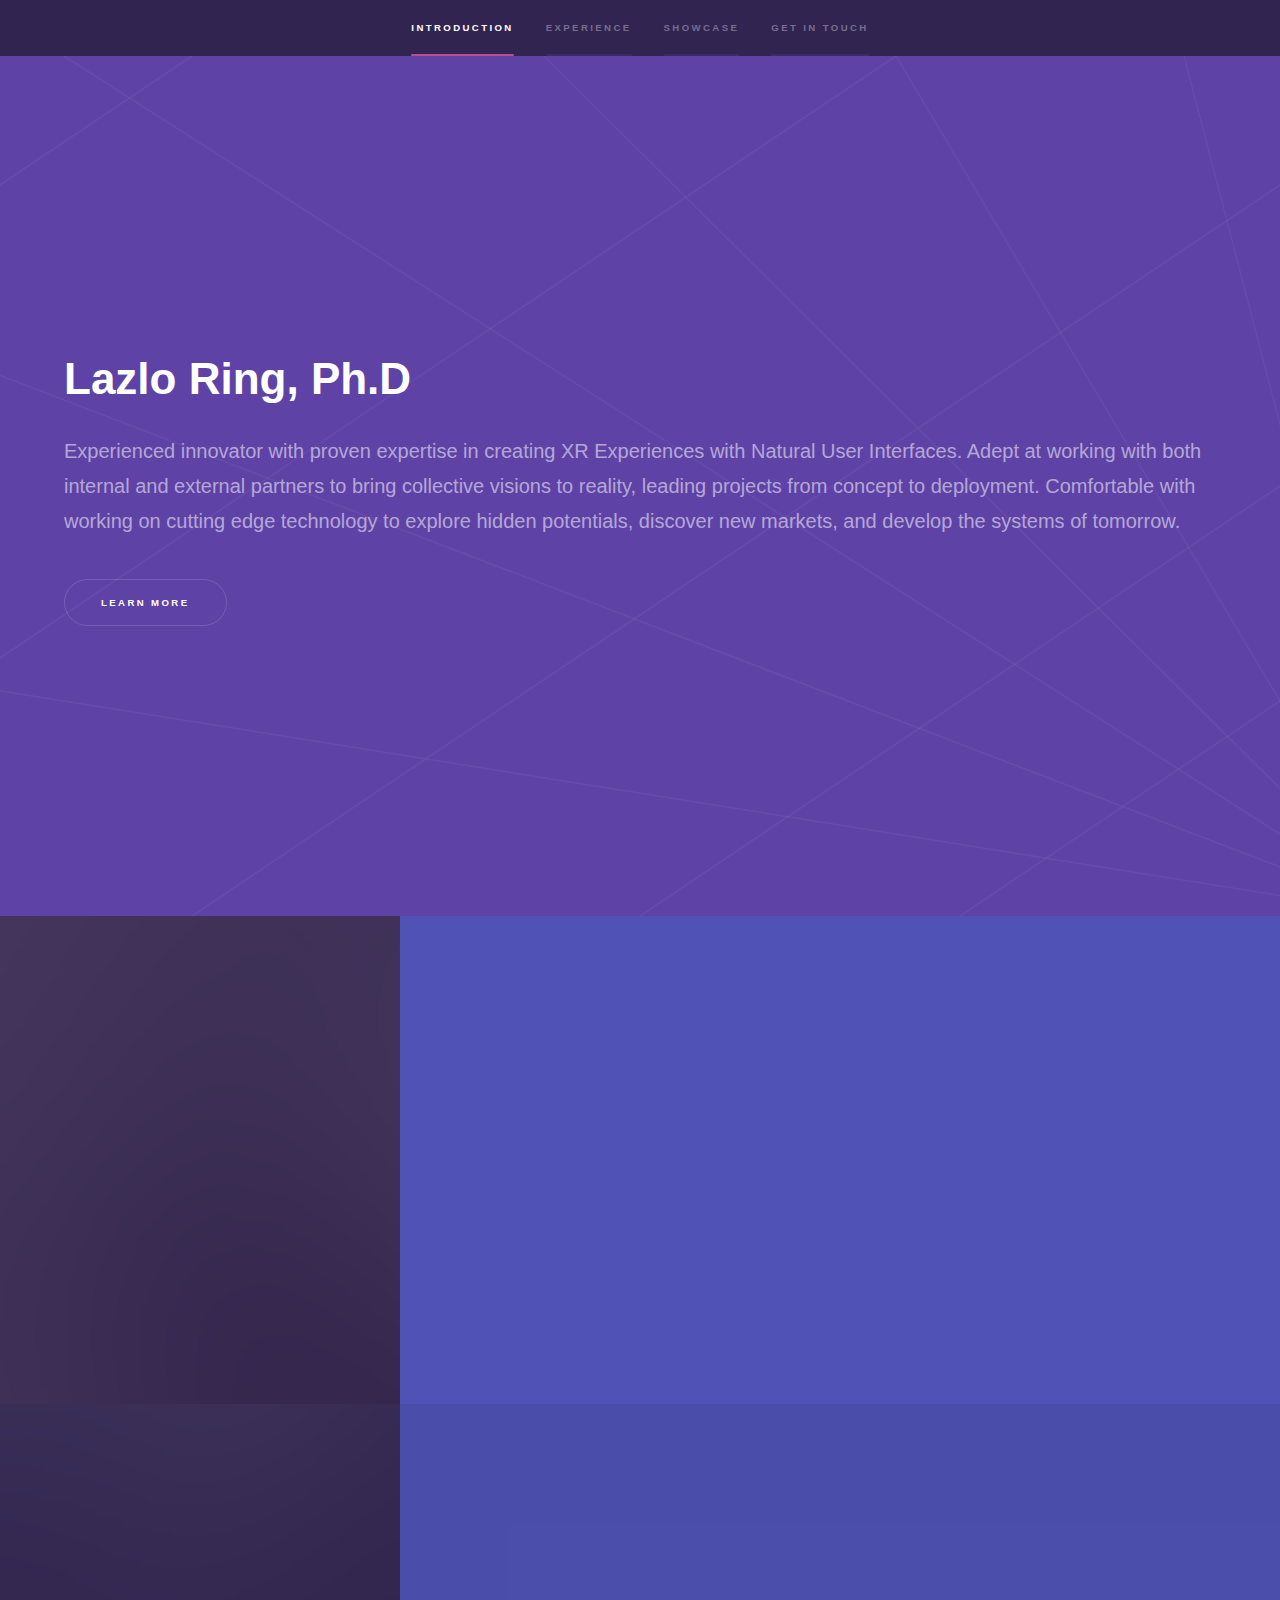
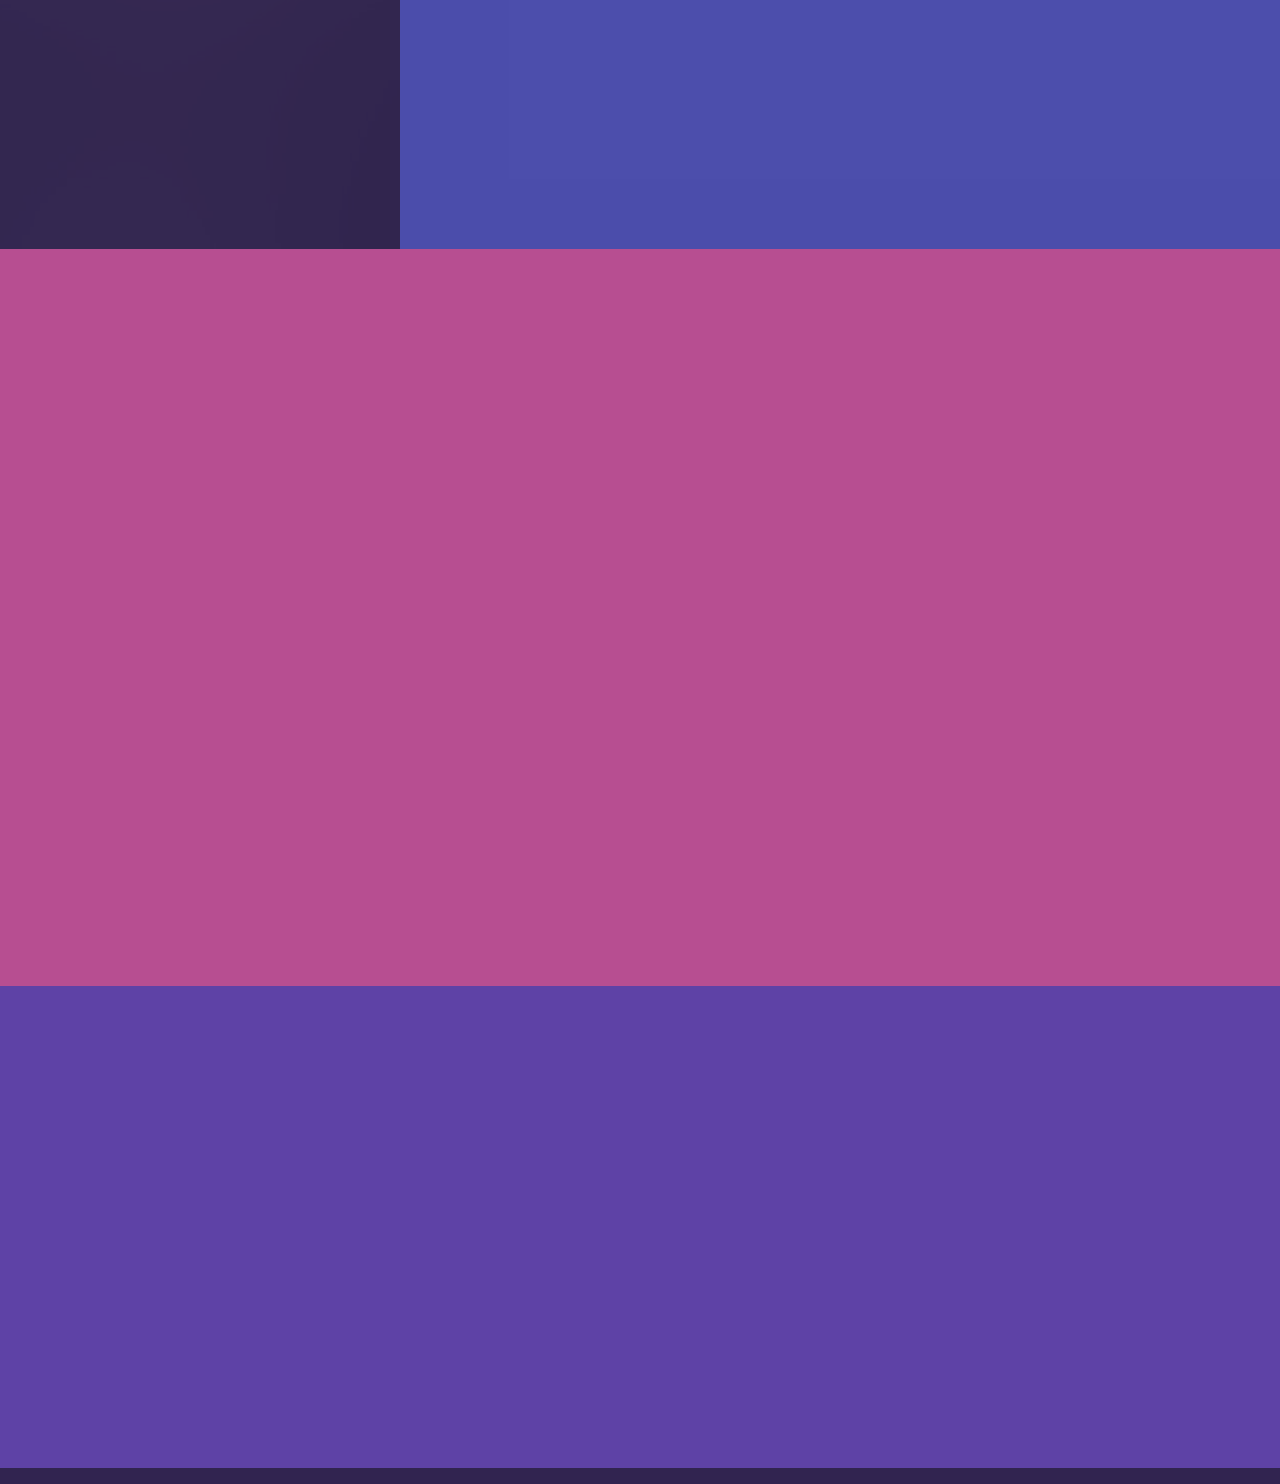
==== index.html @ 83a9dd8a "added phd page" ====
<!DOCTYPE HTML>
<!--
	Hyperspace by HTML5 UP
	html5up.net | @ajlkn
	Free for personal and commercial use under the CCA 3.0 license (html5up.net/license)
-->
<html>
	<head>
		<title>Lazlo Ring, Ph.D</title>
		<meta charset="utf-8" />
		<meta name="viewport" content="width=device-width, initial-scale=1, user-scalable=no" />
		<link rel="stylesheet" href="assets/css/main.css" />
		<noscript><link rel="stylesheet" href="assets/css/noscript.css" /></noscript>
	</head>
	<body class="is-preload">

		<!-- Sidebar -->
			<section id="sidebar">
				<div class="inner">
					<nav>
						<ul>
							<li><a href="#intro">Introduction</a></li>
							<li><a href="#one">Experience</a></li>
							<li><a href="#two">Showcase</a></li>
							<li><a href="#three">Get in touch</a></li>
						</ul>
					</nav>
				</div>
			</section>

		<!-- Wrapper -->
			<div id="wrapper">

				<!-- Intro -->
					<section id="intro" class="wrapper style1 fullscreen fade-up">
						<div class="inner">
							<h1>Lazlo Ring, Ph.D</h1>
							<p>Experienced innovator with proven expertise in creating XR Experiences with Natural User Interfaces. Adept at working with both internal and external partners to bring collective visions to reality, leading projects from concept to deployment. Comfortable with working on cutting edge technology to explore hidden potentials, discover new markets, and develop the systems of tomorrow.</p>
							<ul class="actions">
								<li><a href="#one" class="button scrolly">Learn more</a></li>
							</ul>
						</div>
					</section>

				<!-- One -->
					<section id="one" class="wrapper style2 spotlights">
						<section>
							<a href="#" class="image"><img src="images/pic01.jpg" alt="" data-position="center center" /></a>
							<div class="content">
								<div class="inner">
									<h2>Principal Engineer/Head of US Customer Applications Team<br /><i>Ultraleap</i></h2>
									<p>Lead the Customer Applications Team as Head of the US Division, overseeing technical aspects of customer engagements, from headset integration to supporting ISV experiences. Acted as the primary technical contact for all customer meetings in the US, ranging from trade shows to on-site customer support meetings. Conducted workshops and technical training sessions with customers, and at company-sponsored public hackathons.</p>
									<ul class="actions">
										<li><a href="ultraleap.html" class="button">Learn more</a></li>
									</ul>
								</div>
							</div>
						</section>
						<section>
							<a href="#" class="image"><img src="images/pic02.jpg" alt="" data-position="top center" /></a>
							<div class="content">
								<div class="inner">
									<h2>Graduate/Post-Doctoral Work<br/><i>Northeastern University - Relational Agents Group</i></h2>
									<p>Lead developmer of the embodied conversational agents used by the research group. Architected and implemented systems core features including speech synthesis, non-verbal animation controllers and dialogue systems. Designed and conducted multiple exploratory studies utilzing the agent based system in a variety of real world applications, ranging from therapy to co-presentation.</p>
									<ul class="actions">
										<li><a href="phd.html" class="button">Learn more</a></li>
									</ul>
								</div>
							</div>
						</section>
					</section>

				<!-- Two -->
					<section id="two" class="wrapper style3 fade-up">
						<div class="inner">
							<h2>Showcase</h2>
							<div class="features">
								<section>
									<span class="icon solid major fa-video"></span>
									<h3>Tradeshow Demos</h3>
									<p>Videos of experiences showcased at major tradeshows or public events</p>
									<ul class="actions">
										<li><a href="demos.html" class="button">See more</a></li>
									</ul>
								</section>
								<section>
									<span class="icon solid major fa-code"></span>
									<h3>Interaction Explorations</h3>
									<p>XR projects developed for customers to showcase techinical capabilities</p>
									<ul class="actions">
										<li><a href="interactions.html" class="button">See more</a></li>
									</ul>
								</section>
								<section>
									<span class="icon solid major fa-book"></span>
									<h3>Publications</h3>
									<p>Publications that were accepted and presented at major conferences</p>
									<ul class="actions">
										<li><a href="publications.html" class="button">See more</a></li>
									</ul>
								</section>
								<section>
								</section>
							</div>
						</div>
					</section>

				<!-- Three -->
					<section id="three" class="wrapper style1 fade-up">
						<div class="inner">
							<h2>Contact Me</h2>
							<p>For business inquires, contact me at:</p>
								<section>
									<ul class="contact">
										<li>
											<h3>Email</h3>
											<a href="#">lazloring@gmail.com</a>
										</li>
										<li>
											<h3>Phone</h3>
											<span>(917) 783-6965</span>
										</li>
										<li>
											<h3>Social</h3>
											<ul class="icons">
												<li><a href="http://www.linkedin.com/in/ringl" class="icon brands fa-linkedin-in"><span class="label">LinkedIn</span></a></li>
											</ul>
										</li>
									</ul>
								</section>
						</div>
					</section>

			</div>

		<!-- Scripts -->
			<script src="assets/js/jquery.min.js"></script>
			<script src="assets/js/jquery.scrollex.min.js"></script>
			<script src="assets/js/jquery.scrolly.min.js"></script>
			<script src="assets/js/browser.min.js"></script>
			<script src="assets/js/breakpoints.min.js"></script>
			<script src="assets/js/util.js"></script>
			<script src="assets/js/main.js"></script>

	</body>
</html>
---- assets/css/main.css ----
@import url(fontawesome-all.min.css);

/*
	Hyperspace by HTML5 UP
	html5up.net | @ajlkn
	Free for personal and commercial use under the CCA 3.0 license (html5up.net/license)
*/

html, body, div, span, applet, object,
iframe, h1, h2, h3, h4, h5, h6, p, blockquote,
pre, a, abbr, acronym, address, big, cite,
code, del, dfn, em, img, ins, kbd, q, s, samp,
small, strike, strong, sub, sup, tt, var, b,
u, i, center, dl, dt, dd, ol, ul, li, fieldset,
form, label, legend, table, caption, tbody,
tfoot, thead, tr, th, td, article, aside,
canvas, details, embed, figure, figcaption,
footer, header, hgroup, menu, nav, output, ruby,
section, summary, time, mark, audio, video {
	margin: 0;
	padding: 0;
	border: 0;
	font-size: 100%;
	font: inherit;
	vertical-align: baseline;}

article, aside, details, figcaption, figure,
footer, header, hgroup, menu, nav, section {
	display: block;}

body {
	line-height: 1;
}

ol, ul {
	list-style: none;
}

blockquote, q {
	quotes: none;
}

	blockquote:before, blockquote:after, q:before, q:after {
		content: '';
		content: none;
	}

table {
	border-collapse: collapse;
	border-spacing: 0;
}

body {
	-webkit-text-size-adjust: none;
}

mark {
	background-color: transparent;
	color: inherit;
}

input::-moz-focus-inner {
	border: 0;
	padding: 0;
}

input, select, textarea {
	-moz-appearance: none;
	-webkit-appearance: none;
	-ms-appearance: none;
	appearance: none;
}

/* Basic */

	@-ms-viewport {
		width: device-width;
	}

	body {
		-ms-overflow-style: scrollbar;
	}

	@media screen and (max-width: 480px) {

		html, body {
			min-width: 320px;
		}

	}

	html {
		box-sizing: border-box;
	}

	*, *:before, *:after {
		box-sizing: inherit;
	}

	body {
		background: #312450;
	}

		body.is-preload *, body.is-preload *:before, body.is-preload *:after {
			-moz-animation: none !important;
			-webkit-animation: none !important;
			-ms-animation: none !important;
			animation: none !important;
			-moz-transition: none !important;
			-webkit-transition: none !important;
			-ms-transition: none !important;
			transition: none !important;
		}

/* Type */

	body, input, select, textarea {
		color: rgba(255, 255, 255, 0.55);
		font-family: Arial, Helvetica, sans-serif;
		font-size: 16.5pt;
		font-weight: normal;
		line-height: 1.75;
	}

		@media screen and (max-width: 1680px) {

			body, input, select, textarea {
				font-size: 13pt;
			}

		}

		@media screen and (max-width: 1280px) {

			body, input, select, textarea {
				font-size: 12pt;
			}

		}

		@media screen and (max-width: 360px) {

			body, input, select, textarea {
				font-size: 11pt;
			}

		}

	a {
		-moz-transition: color 0.2s ease, border-bottom-color 0.2s ease;
		-webkit-transition: color 0.2s ease, border-bottom-color 0.2s ease;
		-ms-transition: color 0.2s ease, border-bottom-color 0.2s ease;
		transition: color 0.2s ease, border-bottom-color 0.2s ease;
		border-bottom: dotted 1px rgba(255, 255, 255, 0.35);
		color: inherit;
		text-decoration: none;
	}

		a:hover {
			border-bottom-color: transparent;
			color: #ffffff;
		}

	strong, b {
		color: #ffffff;
		font-weight: bold;
	}

	em, i {
		font-style: italic;
	}

	p {
		margin: 0 0 2em 0;
	}

	h1, h2, h3, h4, h5, h6 {
		color: #ffffff;
		font-weight: bold;
		line-height: 1.5;
		margin: 0 0 0.5em 0;
	}

		h1 a, h2 a, h3 a, h4 a, h5 a, h6 a {
			color: inherit;
			text-decoration: none;
		}

	h1 {
		font-size: 2.75em;
	}

		h1.major {
			margin: 0 0 1.3em 0;
			position: relative;
			padding-bottom: 0.35em;
		}

			h1.major:after {
				background-image: -moz-linear-gradient(to right, #5e42a6, #b74e91);
				background-image: -webkit-linear-gradient(to right, #5e42a6, #b74e91);
				background-image: -ms-linear-gradient(to right, #5e42a6, #b74e91);
				background-image: linear-gradient(to right, #5e42a6, #b74e91);
				-moz-transition: max-width 0.2s ease;
				-webkit-transition: max-width 0.2s ease;
				-ms-transition: max-width 0.2s ease;
				transition: max-width 0.2s ease;
				border-radius: 0.2em;
				bottom: 0;
				content: '';
				height: 0.05em;
				position: absolute;
				right: 0;
				width: 100%;
			}

	h2 {
		font-size: 1.75em;
	}

	h3 {
		font-size: 1.1em;
	}

	h4 {
		font-size: 1em;
	}

	h5 {
		font-size: 0.8em;
	}

	h6 {
		font-size: 0.6em;
	}

	@media screen and (max-width: 736px) {

		h1 {
			font-size: 2em;
		}

		h2 {
			font-size: 1.25em;
		}

		h3 {
			font-size: 1em;
		}

		h4 {
			font-size: 0.8em;
		}

		h5 {
			font-size: 0.6em;
		}

		h6 {
			font-size: 0.6em;
		}

	}

	sub {
		font-size: 0.8em;
		position: relative;
		top: 0.5em;
	}

	sup {
		font-size: 0.8em;
		position: relative;
		top: -0.5em;
	}

	blockquote {
		border-left: solid 4px rgba(255, 255, 255, 0.15);
		font-style: italic;
		margin: 0 0 2em 0;
		padding: 0.5em 0 0.5em 2em;
	}

	code {
		background: rgba(255, 255, 255, 0.05);
		border-radius: 0.25em;
		border: solid 1px rgba(255, 255, 255, 0.15);
		font-family: "Courier New", monospace;
		font-size: 0.9em;
		margin: 0 0.25em;
		padding: 0.25em 0.65em;
	}

	pre {
		-webkit-overflow-scrolling: touch;
		font-family: "Courier New", monospace;
		font-size: 0.9em;
		margin: 0 0 2em 0;
	}

		pre code {
			display: block;
			line-height: 1.75em;
			padding: 1em 1.5em;
			overflow-x: auto;
		}

	hr {
		border: 0;
		border-bottom: solid 1px rgba(255, 255, 255, 0.15);
		margin: 2em 0;
	}

		hr.major {
			margin: 3em 0;
		}

	.align-left {
		text-align: left;
	}

	.align-center {
		text-align: center;
	}

	.align-right {
		text-align: right;
	}

/* Row */

	.row {
		display: flex;
		flex-wrap: wrap;
		box-sizing: border-box;
		align-items: stretch;
	}

		.row > * {
			box-sizing: border-box;
		}

		.row.gtr-uniform > * > :last-child {
			margin-bottom: 0;
		}

		.row.aln-left {
			justify-content: flex-start;
		}

		.row.aln-center {
			justify-content: center;
		}

		.row.aln-right {
			justify-content: flex-end;
		}

		.row.aln-top {
			align-items: flex-start;
		}

		.row.aln-middle {
			align-items: center;
		}

		.row.aln-bottom {
			align-items: flex-end;
		}

		.row > .imp {
			order: -1;
		}

		.row > .col-1 {
			width: 8.33333%;
		}

		.row > .off-1 {
			margin-left: 8.33333%;
		}

		.row > .col-2 {
			width: 16.66667%;
		}

		.row > .off-2 {
			margin-left: 16.66667%;
		}

		.row > .col-3 {
			width: 25%;
		}

		.row > .off-3 {
			margin-left: 25%;
		}

		.row > .col-4 {
			width: 33.33333%;
		}

		.row > .off-4 {
			margin-left: 33.33333%;
		}

		.row > .col-5 {
			width: 41.66667%;
		}

		.row > .off-5 {
			margin-left: 41.66667%;
		}

		.row > .col-6 {
			width: 50%;
		}

		.row > .off-6 {
			margin-left: 50%;
		}

		.row > .col-7 {
			width: 58.33333%;
		}

		.row > .off-7 {
			margin-left: 58.33333%;
		}

		.row > .col-8 {
			width: 66.66667%;
		}

		.row > .off-8 {
			margin-left: 66.66667%;
		}

		.row > .col-9 {
			width: 75%;
		}

		.row > .off-9 {
			margin-left: 75%;
		}

		.row > .col-10 {
			width: 83.33333%;
		}

		.row > .off-10 {
			margin-left: 83.33333%;
		}

		.row > .col-11 {
			width: 91.66667%;
		}

		.row > .off-11 {
			margin-left: 91.66667%;
		}

		.row > .col-12 {
			width: 100%;
		}

		.row > .off-12 {
			margin-left: 100%;
		}

		.row.gtr-0 {
			margin-top: 0;
			margin-left: 0em;
		}

			.row.gtr-0 > * {
				padding: 0 0 0 0em;
			}

			.row.gtr-0.gtr-uniform {
				margin-top: 0em;
			}

				.row.gtr-0.gtr-uniform > * {
					padding-top: 0em;
				}

		.row.gtr-25 {
			margin-top: 0;
			margin-left: -0.375em;
		}

			.row.gtr-25 > * {
				padding: 0 0 0 0.375em;
			}

			.row.gtr-25.gtr-uniform {
				margin-top: -0.375em;
			}

				.row.gtr-25.gtr-uniform > * {
					padding-top: 0.375em;
				}

		.row.gtr-50 {
			margin-top: 0;
			margin-left: -0.75em;
		}

			.row.gtr-50 > * {
				padding: 0 0 0 0.75em;
			}

			.row.gtr-50.gtr-uniform {
				margin-top: -0.75em;
			}

				.row.gtr-50.gtr-uniform > * {
					padding-top: 0.75em;
				}

		.row {
			margin-top: 0;
			margin-left: -1.5em;
		}

			.row > * {
				padding: 0 0 0 1.5em;
			}

			.row.gtr-uniform {
				margin-top: -1.5em;
			}

				.row.gtr-uniform > * {
					padding-top: 1.5em;
				}

		.row.gtr-150 {
			margin-top: 0;
			margin-left: -2.25em;
		}

			.row.gtr-150 > * {
				padding: 0 0 0 2.25em;
			}

			.row.gtr-150.gtr-uniform {
				margin-top: -2.25em;
			}

				.row.gtr-150.gtr-uniform > * {
					padding-top: 2.25em;
				}

		.row.gtr-200 {
			margin-top: 0;
			margin-left: -3em;
		}

			.row.gtr-200 > * {
				padding: 0 0 0 3em;
			}

			.row.gtr-200.gtr-uniform {
				margin-top: -3em;
			}

				.row.gtr-200.gtr-uniform > * {
					padding-top: 3em;
				}

		@media screen and (max-width: 1680px) {

			.row {
				display: flex;
				flex-wrap: wrap;
				box-sizing: border-box;
				align-items: stretch;
			}

				.row > * {
					box-sizing: border-box;
				}

				.row.gtr-uniform > * > :last-child {
					margin-bottom: 0;
				}

				.row.aln-left {
					justify-content: flex-start;
				}

				.row.aln-center {
					justify-content: center;
				}

				.row.aln-right {
					justify-content: flex-end;
				}

				.row.aln-top {
					align-items: flex-start;
				}

				.row.aln-middle {
					align-items: center;
				}

				.row.aln-bottom {
					align-items: flex-end;
				}

				.row > .imp-xlarge {
					order: -1;
				}

				.row > .col-1-xlarge {
					width: 8.33333%;
				}

				.row > .off-1-xlarge {
					margin-left: 8.33333%;
				}

				.row > .col-2-xlarge {
					width: 16.66667%;
				}

				.row > .off-2-xlarge {
					margin-left: 16.66667%;
				}

				.row > .col-3-xlarge {
					width: 25%;
				}

				.row > .off-3-xlarge {
					margin-left: 25%;
				}

				.row > .col-4-xlarge {
					width: 33.33333%;
				}

				.row > .off-4-xlarge {
					margin-left: 33.33333%;
				}

				.row > .col-5-xlarge {
					width: 41.66667%;
				}

				.row > .off-5-xlarge {
					margin-left: 41.66667%;
				}

				.row > .col-6-xlarge {
					width: 50%;
				}

				.row > .off-6-xlarge {
					margin-left: 50%;
				}

				.row > .col-7-xlarge {
					width: 58.33333%;
				}

				.row > .off-7-xlarge {
					margin-left: 58.33333%;
				}

				.row > .col-8-xlarge {
					width: 66.66667%;
				}

				.row > .off-8-xlarge {
					margin-left: 66.66667%;
				}

				.row > .col-9-xlarge {
					width: 75%;
				}

				.row > .off-9-xlarge {
					margin-left: 75%;
				}

				.row > .col-10-xlarge {
					width: 83.33333%;
				}

				.row > .off-10-xlarge {
					margin-left: 83.33333%;
				}

				.row > .col-11-xlarge {
					width: 91.66667%;
				}

				.row > .off-11-xlarge {
					margin-left: 91.66667%;
				}

				.row > .col-12-xlarge {
					width: 100%;
				}

				.row > .off-12-xlarge {
					margin-left: 100%;
				}

				.row.gtr-0 {
					margin-top: 0;
					margin-left: 0em;
				}

					.row.gtr-0 > * {
						padding: 0 0 0 0em;
					}

					.row.gtr-0.gtr-uniform {
						margin-top: 0em;
					}

						.row.gtr-0.gtr-uniform > * {
							padding-top: 0em;
						}

				.row.gtr-25 {
					margin-top: 0;
					margin-left: -0.375em;
				}

					.row.gtr-25 > * {
						padding: 0 0 0 0.375em;
					}

					.row.gtr-25.gtr-uniform {
						margin-top: -0.375em;
					}

						.row.gtr-25.gtr-uniform > * {
							padding-top: 0.375em;
						}

				.row.gtr-50 {
					margin-top: 0;
					margin-left: -0.75em;
				}

					.row.gtr-50 > * {
						padding: 0 0 0 0.75em;
					}

					.row.gtr-50.gtr-uniform {
						margin-top: -0.75em;
					}

						.row.gtr-50.gtr-uniform > * {
							padding-top: 0.75em;
						}

				.row {
					margin-top: 0;
					margin-left: -1.5em;
				}

					.row > * {
						padding: 0 0 0 1.5em;
					}

					.row.gtr-uniform {
						margin-top: -1.5em;
					}

						.row.gtr-uniform > * {
							padding-top: 1.5em;
						}

				.row.gtr-150 {
					margin-top: 0;
					margin-left: -2.25em;
				}

					.row.gtr-150 > * {
						padding: 0 0 0 2.25em;
					}

					.row.gtr-150.gtr-uniform {
						margin-top: -2.25em;
					}

						.row.gtr-150.gtr-uniform > * {
							padding-top: 2.25em;
						}

				.row.gtr-200 {
					margin-top: 0;
					margin-left: -3em;
				}

					.row.gtr-200 > * {
						padding: 0 0 0 3em;
					}

					.row.gtr-200.gtr-uniform {
						margin-top: -3em;
					}

						.row.gtr-200.gtr-uniform > * {
							padding-top: 3em;
						}

		}

		@media screen and (max-width: 1280px) {

			.row {
				display: flex;
				flex-wrap: wrap;
				box-sizing: border-box;
				align-items: stretch;
			}

				.row > * {
					box-sizing: border-box;
				}

				.row.gtr-uniform > * > :last-child {
					margin-bottom: 0;
				}

				.row.aln-left {
					justify-content: flex-start;
				}

				.row.aln-center {
					justify-content: center;
				}

				.row.aln-right {
					justify-content: flex-end;
				}

				.row.aln-top {
					align-items: flex-start;
				}

				.row.aln-middle {
					align-items: center;
				}

				.row.aln-bottom {
					align-items: flex-end;
				}

				.row > .imp-large {
					order: -1;
				}

				.row > .col-1-large {
					width: 8.33333%;
				}

				.row > .off-1-large {
					margin-left: 8.33333%;
				}

				.row > .col-2-large {
					width: 16.66667%;
				}

				.row > .off-2-large {
					margin-left: 16.66667%;
				}

				.row > .col-3-large {
					width: 25%;
				}

				.row > .off-3-large {
					margin-left: 25%;
				}

				.row > .col-4-large {
					width: 33.33333%;
				}

				.row > .off-4-large {
					margin-left: 33.33333%;
				}

				.row > .col-5-large {
					width: 41.66667%;
				}

				.row > .off-5-large {
					margin-left: 41.66667%;
				}

				.row > .col-6-large {
					width: 50%;
				}

				.row > .off-6-large {
					margin-left: 50%;
				}

				.row > .col-7-large {
					width: 58.33333%;
				}

				.row > .off-7-large {
					margin-left: 58.33333%;
				}

				.row > .col-8-large {
					width: 66.66667%;
				}

				.row > .off-8-large {
					margin-left: 66.66667%;
				}

				.row > .col-9-large {
					width: 75%;
				}

				.row > .off-9-large {
					margin-left: 75%;
				}

				.row > .col-10-large {
					width: 83.33333%;
				}

				.row > .off-10-large {
					margin-left: 83.33333%;
				}

				.row > .col-11-large {
					width: 91.66667%;
				}

				.row > .off-11-large {
					margin-left: 91.66667%;
				}

				.row > .col-12-large {
					width: 100%;
				}

				.row > .off-12-large {
					margin-left: 100%;
				}

				.row.gtr-0 {
					margin-top: 0;
					margin-left: 0em;
				}

					.row.gtr-0 > * {
						padding: 0 0 0 0em;
					}

					.row.gtr-0.gtr-uniform {
						margin-top: 0em;
					}

						.row.gtr-0.gtr-uniform > * {
							padding-top: 0em;
						}

				.row.gtr-25 {
					margin-top: 0;
					margin-left: -0.375em;
				}

					.row.gtr-25 > * {
						padding: 0 0 0 0.375em;
					}

					.row.gtr-25.gtr-uniform {
						margin-top: -0.375em;
					}

						.row.gtr-25.gtr-uniform > * {
							padding-top: 0.375em;
						}

				.row.gtr-50 {
					margin-top: 0;
					margin-left: -0.75em;
				}

					.row.gtr-50 > * {
						padding: 0 0 0 0.75em;
					}

					.row.gtr-50.gtr-uniform {
						margin-top: -0.75em;
					}

						.row.gtr-50.gtr-uniform > * {
							padding-top: 0.75em;
						}

				.row {
					margin-top: 0;
					margin-left: -1.5em;
				}

					.row > * {
						padding: 0 0 0 1.5em;
					}

					.row.gtr-uniform {
						margin-top: -1.5em;
					}

						.row.gtr-uniform > * {
							padding-top: 1.5em;
						}

				.row.gtr-150 {
					margin-top: 0;
					margin-left: -2.25em;
				}

					.row.gtr-150 > * {
						padding: 0 0 0 2.25em;
					}

					.row.gtr-150.gtr-uniform {
						margin-top: -2.25em;
					}

						.row.gtr-150.gtr-uniform > * {
							padding-top: 2.25em;
						}

				.row.gtr-200 {
					margin-top: 0;
					margin-left: -3em;
				}

					.row.gtr-200 > * {
						padding: 0 0 0 3em;
					}

					.row.gtr-200.gtr-uniform {
						margin-top: -3em;
					}

						.row.gtr-200.gtr-uniform > * {
							padding-top: 3em;
						}

		}

		@media screen and (max-width: 980px) {

			.row {
				display: flex;
				flex-wrap: wrap;
				box-sizing: border-box;
				align-items: stretch;
			}

				.row > * {
					box-sizing: border-box;
				}

				.row.gtr-uniform > * > :last-child {
					margin-bottom: 0;
				}

				.row.aln-left {
					justify-content: flex-start;
				}

				.row.aln-center {
					justify-content: center;
				}

				.row.aln-right {
					justify-content: flex-end;
				}

				.row.aln-top {
					align-items: flex-start;
				}

				.row.aln-middle {
					align-items: center;
				}

				.row.aln-bottom {
					align-items: flex-end;
				}

				.row > .imp-medium {
					order: -1;
				}

				.row > .col-1-medium {
					width: 8.33333%;
				}

				.row > .off-1-medium {
					margin-left: 8.33333%;
				}

				.row > .col-2-medium {
					width: 16.66667%;
				}

				.row > .off-2-medium {
					margin-left: 16.66667%;
				}

				.row > .col-3-medium {
					width: 25%;
				}

				.row > .off-3-medium {
					margin-left: 25%;
				}

				.row > .col-4-medium {
					width: 33.33333%;
				}

				.row > .off-4-medium {
					margin-left: 33.33333%;
				}

				.row > .col-5-medium {
					width: 41.66667%;
				}

				.row > .off-5-medium {
					margin-left: 41.66667%;
				}

				.row > .col-6-medium {
					width: 50%;
				}

				.row > .off-6-medium {
					margin-left: 50%;
				}

				.row > .col-7-medium {
					width: 58.33333%;
				}

				.row > .off-7-medium {
					margin-left: 58.33333%;
				}

				.row > .col-8-medium {
					width: 66.66667%;
				}

				.row > .off-8-medium {
					margin-left: 66.66667%;
				}

				.row > .col-9-medium {
					width: 75%;
				}

				.row > .off-9-medium {
					margin-left: 75%;
				}

				.row > .col-10-medium {
					width: 83.33333%;
				}

				.row > .off-10-medium {
					margin-left: 83.33333%;
				}

				.row > .col-11-medium {
					width: 91.66667%;
				}

				.row > .off-11-medium {
					margin-left: 91.66667%;
				}

				.row > .col-12-medium {
					width: 100%;
				}

				.row > .off-12-medium {
					margin-left: 100%;
				}

				.row.gtr-0 {
					margin-top: 0;
					margin-left: 0em;
				}

					.row.gtr-0 > * {
						padding: 0 0 0 0em;
					}

					.row.gtr-0.gtr-uniform {
						margin-top: 0em;
					}

						.row.gtr-0.gtr-uniform > * {
							padding-top: 0em;
						}

				.row.gtr-25 {
					margin-top: 0;
					margin-left: -0.375em;
				}

					.row.gtr-25 > * {
						padding: 0 0 0 0.375em;
					}

					.row.gtr-25.gtr-uniform {
						margin-top: -0.375em;
					}

						.row.gtr-25.gtr-uniform > * {
							padding-top: 0.375em;
						}

				.row.gtr-50 {
					margin-top: 0;
					margin-left: -0.75em;
				}

					.row.gtr-50 > * {
						padding: 0 0 0 0.75em;
					}

					.row.gtr-50.gtr-uniform {
						margin-top: -0.75em;
					}

						.row.gtr-50.gtr-uniform > * {
							padding-top: 0.75em;
						}

				.row {
					margin-top: 0;
					margin-left: -1.5em;
				}

					.row > * {
						padding: 0 0 0 1.5em;
					}

					.row.gtr-uniform {
						margin-top: -1.5em;
					}

						.row.gtr-uniform > * {
							padding-top: 1.5em;
						}

				.row.gtr-150 {
					margin-top: 0;
					margin-left: -2.25em;
				}

					.row.gtr-150 > * {
						padding: 0 0 0 2.25em;
					}

					.row.gtr-150.gtr-uniform {
						margin-top: -2.25em;
					}

						.row.gtr-150.gtr-uniform > * {
							padding-top: 2.25em;
						}

				.row.gtr-200 {
					margin-top: 0;
					margin-left: -3em;
				}

					.row.gtr-200 > * {
						padding: 0 0 0 3em;
					}

					.row.gtr-200.gtr-uniform {
						margin-top: -3em;
					}

						.row.gtr-200.gtr-uniform > * {
							padding-top: 3em;
						}

		}

		@media screen and (max-width: 736px) {

			.row {
				display: flex;
				flex-wrap: wrap;
				box-sizing: border-box;
				align-items: stretch;
			}

				.row > * {
					box-sizing: border-box;
				}

				.row.gtr-uniform > * > :last-child {
					margin-bottom: 0;
				}

				.row.aln-left {
					justify-content: flex-start;
				}

				.row.aln-center {
					justify-content: center;
				}

				.row.aln-right {
					justify-content: flex-end;
				}

				.row.aln-top {
					align-items: flex-start;
				}

				.row.aln-middle {
					align-items: center;
				}

				.row.aln-bottom {
					align-items: flex-end;
				}

				.row > .imp-small {
					order: -1;
				}

				.row > .col-1-small {
					width: 8.33333%;
				}

				.row > .off-1-small {
					margin-left: 8.33333%;
				}

				.row > .col-2-small {
					width: 16.66667%;
				}

				.row > .off-2-small {
					margin-left: 16.66667%;
				}

				.row > .col-3-small {
					width: 25%;
				}

				.row > .off-3-small {
					margin-left: 25%;
				}

				.row > .col-4-small {
					width: 33.33333%;
				}

				.row > .off-4-small {
					margin-left: 33.33333%;
				}

				.row > .col-5-small {
					width: 41.66667%;
				}

				.row > .off-5-small {
					margin-left: 41.66667%;
				}

				.row > .col-6-small {
					width: 50%;
				}

				.row > .off-6-small {
					margin-left: 50%;
				}

				.row > .col-7-small {
					width: 58.33333%;
				}

				.row > .off-7-small {
					margin-left: 58.33333%;
				}

				.row > .col-8-small {
					width: 66.66667%;
				}

				.row > .off-8-small {
					margin-left: 66.66667%;
				}

				.row > .col-9-small {
					width: 75%;
				}

				.row > .off-9-small {
					margin-left: 75%;
				}

				.row > .col-10-small {
					width: 83.33333%;
				}

				.row > .off-10-small {
					margin-left: 83.33333%;
				}

				.row > .col-11-small {
					width: 91.66667%;
				}

				.row > .off-11-small {
					margin-left: 91.66667%;
				}

				.row > .col-12-small {
					width: 100%;
				}

				.row > .off-12-small {
					margin-left: 100%;
				}

				.row.gtr-0 {
					margin-top: 0;
					margin-left: 0em;
				}

					.row.gtr-0 > * {
						padding: 0 0 0 0em;
					}

					.row.gtr-0.gtr-uniform {
						margin-top: 0em;
					}

						.row.gtr-0.gtr-uniform > * {
							padding-top: 0em;
						}

				.row.gtr-25 {
					margin-top: 0;
					margin-left: -0.375em;
				}

					.row.gtr-25 > * {
						padding: 0 0 0 0.375em;
					}

					.row.gtr-25.gtr-uniform {
						margin-top: -0.375em;
					}

						.row.gtr-25.gtr-uniform > * {
							padding-top: 0.375em;
						}

				.row.gtr-50 {
					margin-top: 0;
					margin-left: -0.75em;
				}

					.row.gtr-50 > * {
						padding: 0 0 0 0.75em;
					}

					.row.gtr-50.gtr-uniform {
						margin-top: -0.75em;
					}

						.row.gtr-50.gtr-uniform > * {
							padding-top: 0.75em;
						}

				.row {
					margin-top: 0;
					margin-left: -1.5em;
				}

					.row > * {
						padding: 0 0 0 1.5em;
					}

					.row.gtr-uniform {
						margin-top: -1.5em;
					}

						.row.gtr-uniform > * {
							padding-top: 1.5em;
						}

				.row.gtr-150 {
					margin-top: 0;
					margin-left: -2.25em;
				}

					.row.gtr-150 > * {
						padding: 0 0 0 2.25em;
					}

					.row.gtr-150.gtr-uniform {
						margin-top: -2.25em;
					}

						.row.gtr-150.gtr-uniform > * {
							padding-top: 2.25em;
						}

				.row.gtr-200 {
					margin-top: 0;
					margin-left: -3em;
				}

					.row.gtr-200 > * {
						padding: 0 0 0 3em;
					}

					.row.gtr-200.gtr-uniform {
						margin-top: -3em;
					}

						.row.gtr-200.gtr-uniform > * {
							padding-top: 3em;
						}

		}

		@media screen and (max-width: 480px) {

			.row {
				display: flex;
				flex-wrap: wrap;
				box-sizing: border-box;
				align-items: stretch;
			}

				.row > * {
					box-sizing: border-box;
				}

				.row.gtr-uniform > * > :last-child {
					margin-bottom: 0;
				}

				.row.aln-left {
					justify-content: flex-start;
				}

				.row.aln-center {
					justify-content: center;
				}

				.row.aln-right {
					justify-content: flex-end;
				}

				.row.aln-top {
					align-items: flex-start;
				}

				.row.aln-middle {
					align-items: center;
				}

				.row.aln-bottom {
					align-items: flex-end;
				}

				.row > .imp-xsmall {
					order: -1;
				}

				.row > .col-1-xsmall {
					width: 8.33333%;
				}

				.row > .off-1-xsmall {
					margin-left: 8.33333%;
				}

				.row > .col-2-xsmall {
					width: 16.66667%;
				}

				.row > .off-2-xsmall {
					margin-left: 16.66667%;
				}

				.row > .col-3-xsmall {
					width: 25%;
				}

				.row > .off-3-xsmall {
					margin-left: 25%;
				}

				.row > .col-4-xsmall {
					width: 33.33333%;
				}

				.row > .off-4-xsmall {
					margin-left: 33.33333%;
				}

				.row > .col-5-xsmall {
					width: 41.66667%;
				}

				.row > .off-5-xsmall {
					margin-left: 41.66667%;
				}

				.row > .col-6-xsmall {
					width: 50%;
				}

				.row > .off-6-xsmall {
					margin-left: 50%;
				}

				.row > .col-7-xsmall {
					width: 58.33333%;
				}

				.row > .off-7-xsmall {
					margin-left: 58.33333%;
				}

				.row > .col-8-xsmall {
					width: 66.66667%;
				}

				.row > .off-8-xsmall {
					margin-left: 66.66667%;
				}

				.row > .col-9-xsmall {
					width: 75%;
				}

				.row > .off-9-xsmall {
					margin-left: 75%;
				}

				.row > .col-10-xsmall {
					width: 83.33333%;
				}

				.row > .off-10-xsmall {
					margin-left: 83.33333%;
				}

				.row > .col-11-xsmall {
					width: 91.66667%;
				}

				.row > .off-11-xsmall {
					margin-left: 91.66667%;
				}

				.row > .col-12-xsmall {
					width: 100%;
				}

				.row > .off-12-xsmall {
					margin-left: 100%;
				}

				.row.gtr-0 {
					margin-top: 0;
					margin-left: 0em;
				}

					.row.gtr-0 > * {
						padding: 0 0 0 0em;
					}

					.row.gtr-0.gtr-uniform {
						margin-top: 0em;
					}

						.row.gtr-0.gtr-uniform > * {
							padding-top: 0em;
						}

				.row.gtr-25 {
					margin-top: 0;
					margin-left: -0.375em;
				}

					.row.gtr-25 > * {
						padding: 0 0 0 0.375em;
					}

					.row.gtr-25.gtr-uniform {
						margin-top: -0.375em;
					}

						.row.gtr-25.gtr-uniform > * {
							padding-top: 0.375em;
						}

				.row.gtr-50 {
					margin-top: 0;
					margin-left: -0.75em;
				}

					.row.gtr-50 > * {
						padding: 0 0 0 0.75em;
					}

					.row.gtr-50.gtr-uniform {
						margin-top: -0.75em;
					}

						.row.gtr-50.gtr-uniform > * {
							padding-top: 0.75em;
						}

				.row {
					margin-top: 0;
					margin-left: -1.5em;
				}

					.row > * {
						padding: 0 0 0 1.5em;
					}

					.row.gtr-uniform {
						margin-top: -1.5em;
					}

						.row.gtr-uniform > * {
							padding-top: 1.5em;
						}

				.row.gtr-150 {
					margin-top: 0;
					margin-left: -2.25em;
				}

					.row.gtr-150 > * {
						padding: 0 0 0 2.25em;
					}

					.row.gtr-150.gtr-uniform {
						margin-top: -2.25em;
					}

						.row.gtr-150.gtr-uniform > * {
							padding-top: 2.25em;
						}

				.row.gtr-200 {
					margin-top: 0;
					margin-left: -3em;
				}

					.row.gtr-200 > * {
						padding: 0 0 0 3em;
					}

					.row.gtr-200.gtr-uniform {
						margin-top: -3em;
					}

						.row.gtr-200.gtr-uniform > * {
							padding-top: 3em;
						}

		}

/* Box */

	.box {
		border-radius: 0.25em;
		border: solid 1px rgba(255, 255, 255, 0.15);
		margin-bottom: 2em;
		padding: 1.5em;
	}

		.box > :last-child,
		.box > :last-child > :last-child,
		.box > :last-child > :last-child > :last-child {
			margin-bottom: 0;
		}

		.box.alt {
			border: 0;
			border-radius: 0;
			padding: 0;
		}

/* Button */

	input[type="submit"],
	input[type="reset"],
	input[type="button"],
	button,
	.button {
		-moz-appearance: none;
		-webkit-appearance: none;
		-ms-appearance: none;
		appearance: none;
		-moz-transition: border-color 0.2s ease;
		-webkit-transition: border-color 0.2s ease;
		-ms-transition: border-color 0.2s ease;
		transition: border-color 0.2s ease;
		background-color: transparent;
		border: solid 1px !important;
		border-color: rgba(255, 255, 255, 0.15) !important;
		border-radius: 3em;
		color: #ffffff !important;
		cursor: pointer;
		display: inline-block;
		font-size: 0.6em;
		font-weight: bold;
		height: calc(4.75em + 2px);
		letter-spacing: 0.25em;
		line-height: 4.75em;
		outline: 0;
		padding: 0 3.75em;
		position: relative;
		text-align: center;
		text-decoration: none;
		text-transform: uppercase;
		white-space: nowrap;
	}

		input[type="submit"]:after,
		input[type="reset"]:after,
		input[type="button"]:after,
		button:after,
		.button:after {
			-moz-transform: scale(0.25);
			-webkit-transform: scale(0.25);
			-ms-transform: scale(0.25);
			transform: scale(0.25);
			pointer-events: none;
			-moz-transition: opacity 0.2s ease, -moz-transform 0.2s ease;
			-webkit-transition: opacity 0.2s ease, -webkit-transform 0.2s ease;
			-ms-transition: opacity 0.2s ease, -ms-transform 0.2s ease;
			transition: opacity 0.2s ease, transform 0.2s ease;
			background: #ffffff;
			border-radius: 3em;
			content: '';
			height: 100%;
			left: 0;
			opacity: 0;
			position: absolute;
			top: 0;
			width: 100%;
		}

		input[type="submit"].icon:before,
		input[type="reset"].icon:before,
		input[type="button"].icon:before,
		button.icon:before,
		.button.icon:before {
			margin-right: 0.75em;
		}

		input[type="submit"].fit,
		input[type="reset"].fit,
		input[type="button"].fit,
		button.fit,
		.button.fit {
			width: 100%;
		}

		input[type="submit"].small,
		input[type="reset"].small,
		input[type="button"].small,
		button.small,
		.button.small {
			font-size: 0.4em;
		}

		input[type="submit"].large,
		input[type="reset"].large,
		input[type="button"].large,
		button.large,
		.button.large {
			font-size: 0.8em;
		}

		input[type="submit"].primary,
		input[type="reset"].primary,
		input[type="button"].primary,
		button.primary,
		.button.primary {
			background-color: #ffffff;
			color: #312450 !important;
		}

			input[type="submit"].primary:after,
			input[type="reset"].primary:after,
			input[type="button"].primary:after,
			button.primary:after,
			.button.primary:after {
				display: none;
			}

		input[type="submit"].disabled, input[type="submit"]:disabled,
		input[type="reset"].disabled,
		input[type="reset"]:disabled,
		input[type="button"].disabled,
		input[type="button"]:disabled,
		button.disabled,
		button:disabled,
		.button.disabled,
		.button:disabled {
			cursor: default;
			opacity: 0.5;
			pointer-events: none;
		}

		input[type="submit"]:hover,
		input[type="reset"]:hover,
		input[type="button"]:hover,
		button:hover,
		.button:hover {
			border-color: rgba(255, 255, 255, 0.55) !important;
		}

			input[type="submit"]:hover:after,
			input[type="reset"]:hover:after,
			input[type="button"]:hover:after,
			button:hover:after,
			.button:hover:after {
				opacity: 0.05;
				-moz-transform: scale(1);
				-webkit-transform: scale(1);
				-ms-transform: scale(1);
				transform: scale(1);
			}

			input[type="submit"]:hover:active,
			input[type="reset"]:hover:active,
			input[type="button"]:hover:active,
			button:hover:active,
			.button:hover:active {
				border-color: #ffffff !important;
			}

				input[type="submit"]:hover:active:after,
				input[type="reset"]:hover:active:after,
				input[type="button"]:hover:active:after,
				button:hover:active:after,
				.button:hover:active:after {
					opacity: 0.1;
				}

/* Features */

	.features {
		display: -moz-flex;
		display: -webkit-flex;
		display: -ms-flex;
		display: flex;
		-moz-flex-wrap: wrap;
		-webkit-flex-wrap: wrap;
		-ms-flex-wrap: wrap;
		flex-wrap: wrap;
		border-radius: 0.25em;
		border: solid 1px rgba(255, 255, 255, 0.15);
		background: rgba(255, 255, 255, 0.05);
		margin: 0 0 2em 0;
	}

		.features section {
			padding: 3.5em 3em 1em 7em ;
			width: 50%;
			border-top: solid 1px rgba(255, 255, 255, 0.15);
			position: relative;
		}

			.features section:nth-child(-n + 2) {
				border-top-width: 0;
			}

			.features section:nth-child(2n) {
				border-left: solid 1px rgba(255, 255, 255, 0.15);
			}

			.features section .icon {
				-moz-transition: opacity 0.5s ease, -moz-transform 0.5s ease;
				-webkit-transition: opacity 0.5s ease, -webkit-transform 0.5s ease;
				-ms-transition: opacity 0.5s ease, -ms-transform 0.5s ease;
				transition: opacity 0.5s ease, transform 0.5s ease;
				-moz-transition-delay: 1s;
				-webkit-transition-delay: 1s;
				-ms-transition-delay: 1s;
				transition-delay: 1s;
				-moz-transform: scale(1);
				-webkit-transform: scale(1);
				-ms-transform: scale(1);
				transform: scale(1);
				position: absolute;
				left: 3em;
				top: 3em;
				opacity: 1;
			}

			.features section:nth-child(1) .icon {
				-moz-transition-delay: 0.15s;
				-webkit-transition-delay: 0.15s;
				-ms-transition-delay: 0.15s;
				transition-delay: 0.15s;
			}

			.features section:nth-child(2) .icon {
				-moz-transition-delay: 0.3s;
				-webkit-transition-delay: 0.3s;
				-ms-transition-delay: 0.3s;
				transition-delay: 0.3s;
			}

			.features section:nth-child(3) .icon {
				-moz-transition-delay: 0.45s;
				-webkit-transition-delay: 0.45s;
				-ms-transition-delay: 0.45s;
				transition-delay: 0.45s;
			}

			.features section:nth-child(4) .icon {
				-moz-transition-delay: 0.6s;
				-webkit-transition-delay: 0.6s;
				-ms-transition-delay: 0.6s;
				transition-delay: 0.6s;
			}

			.features section:nth-child(5) .icon {
				-moz-transition-delay: 0.75s;
				-webkit-transition-delay: 0.75s;
				-ms-transition-delay: 0.75s;
				transition-delay: 0.75s;
			}

			.features section:nth-child(6) .icon {
				-moz-transition-delay: 0.9s;
				-webkit-transition-delay: 0.9s;
				-ms-transition-delay: 0.9s;
				transition-delay: 0.9s;
			}

			.features section:nth-child(7) .icon {
				-moz-transition-delay: 1.05s;
				-webkit-transition-delay: 1.05s;
				-ms-transition-delay: 1.05s;
				transition-delay: 1.05s;
			}

			.features section:nth-child(8) .icon {
				-moz-transition-delay: 1.2s;
				-webkit-transition-delay: 1.2s;
				-ms-transition-delay: 1.2s;
				transition-delay: 1.2s;
			}

			.features section:nth-child(9) .icon {
				-moz-transition-delay: 1.35s;
				-webkit-transition-delay: 1.35s;
				-ms-transition-delay: 1.35s;
				transition-delay: 1.35s;
			}

			.features section:nth-child(10) .icon {
				-moz-transition-delay: 1.5s;
				-webkit-transition-delay: 1.5s;
				-ms-transition-delay: 1.5s;
				transition-delay: 1.5s;
			}

			.features section:nth-child(11) .icon {
				-moz-transition-delay: 1.65s;
				-webkit-transition-delay: 1.65s;
				-ms-transition-delay: 1.65s;
				transition-delay: 1.65s;
			}

			.features section:nth-child(12) .icon {
				-moz-transition-delay: 1.8s;
				-webkit-transition-delay: 1.8s;
				-ms-transition-delay: 1.8s;
				transition-delay: 1.8s;
			}

			.features section:nth-child(13) .icon {
				-moz-transition-delay: 1.95s;
				-webkit-transition-delay: 1.95s;
				-ms-transition-delay: 1.95s;
				transition-delay: 1.95s;
			}

			.features section:nth-child(14) .icon {
				-moz-transition-delay: 2.1s;
				-webkit-transition-delay: 2.1s;
				-ms-transition-delay: 2.1s;
				transition-delay: 2.1s;
			}

			.features section:nth-child(15) .icon {
				-moz-transition-delay: 2.25s;
				-webkit-transition-delay: 2.25s;
				-ms-transition-delay: 2.25s;
				transition-delay: 2.25s;
			}

			.features section:nth-child(16) .icon {
				-moz-transition-delay: 2.4s;
				-webkit-transition-delay: 2.4s;
				-ms-transition-delay: 2.4s;
				transition-delay: 2.4s;
			}

			.features section:nth-child(17) .icon {
				-moz-transition-delay: 2.55s;
				-webkit-transition-delay: 2.55s;
				-ms-transition-delay: 2.55s;
				transition-delay: 2.55s;
			}

			.features section:nth-child(18) .icon {
				-moz-transition-delay: 2.7s;
				-webkit-transition-delay: 2.7s;
				-ms-transition-delay: 2.7s;
				transition-delay: 2.7s;
			}

			.features section:nth-child(19) .icon {
				-moz-transition-delay: 2.85s;
				-webkit-transition-delay: 2.85s;
				-ms-transition-delay: 2.85s;
				transition-delay: 2.85s;
			}

			.features section:nth-child(20) .icon {
				-moz-transition-delay: 3s;
				-webkit-transition-delay: 3s;
				-ms-transition-delay: 3s;
				transition-delay: 3s;
			}

		.features.inactive section .icon {
			-moz-transform: scale(0.5);
			-webkit-transform: scale(0.5);
			-ms-transform: scale(0.5);
			transform: scale(0.5);
			opacity: 0;
		}

		@media screen and (max-width: 980px) {

			.features {
				display: block;
			}

				.features section {
					border-top-width: 1px !important;
					border-left-width: 0 !important;
					width: 100%;
				}

					.features section:first-child {
						border-top-width: 0 !important;
					}

		}

		@media screen and (max-width: 736px) {

			.features section {
				padding: 2.5em 1.5em 0.1em 5.5em ;
			}

				.features section .icon {
					left: 1.5em;
					top: 2em;
				}

		}

		@media screen and (max-width: 480px) {

			.features section {
				padding: 2em 1.5em 0.1em 1.5em ;
			}

				.features section .icon {
					left: 0;
					position: relative;
					top: 0;
				}

		}

/* Form */

	form {
		margin: 0 0 2em 0;
	}

		form > :last-child {
			margin-bottom: 0;
		}

		form > .fields {
			display: -moz-flex;
			display: -webkit-flex;
			display: -ms-flex;
			display: flex;
			-moz-flex-wrap: wrap;
			-webkit-flex-wrap: wrap;
			-ms-flex-wrap: wrap;
			flex-wrap: wrap;
			width: calc(100% + 3em);
			margin: -1.5em 0 2em -1.5em;
		}

			form > .fields > .field {
				-moz-flex-grow: 0;
				-webkit-flex-grow: 0;
				-ms-flex-grow: 0;
				flex-grow: 0;
				-moz-flex-shrink: 0;
				-webkit-flex-shrink: 0;
				-ms-flex-shrink: 0;
				flex-shrink: 0;
				padding: 1.5em 0 0 1.5em;
				width: calc(100% - 1.5em);
			}

				form > .fields > .field.half {
					width: calc(50% - 0.75em);
				}

				form > .fields > .field.third {
					width: calc(100%/3 - 0.5em);
				}

				form > .fields > .field.quarter {
					width: calc(25% - 0.375em);
				}

		@media screen and (max-width: 480px) {

			form > .fields {
				width: calc(100% + 3em);
				margin: -1.5em 0 2em -1.5em;
			}

				form > .fields > .field {
					padding: 1.5em 0 0 1.5em;
					width: calc(100% - 1.5em);
				}

					form > .fields > .field.half {
						width: calc(100% - 1.5em);
					}

					form > .fields > .field.third {
						width: calc(100% - 1.5em);
					}

					form > .fields > .field.quarter {
						width: calc(100% - 1.5em);
					}

		}

	label {
		color: #ffffff;
		font-weight: bold;
		line-height: 1.5;
		margin: 0 0 0.7em 0;
		display: block;
		font-size: 1.1em;
	}

	input[type="text"],
	input[type="password"],
	input[type="email"],
	input[type="tel"],
	select,
	textarea {
		-moz-appearance: none;
		-webkit-appearance: none;
		-ms-appearance: none;
		appearance: none;
		background: rgba(255, 255, 255, 0.05);
		border-radius: 0.25em;
		border: none;
		border: solid 1px rgba(255, 255, 255, 0.15);
		color: inherit;
		display: block;
		outline: 0;
		padding: 0 1em;
		text-decoration: none;
		width: 100%;
	}

		input[type="text"]:invalid,
		input[type="password"]:invalid,
		input[type="email"]:invalid,
		input[type="tel"]:invalid,
		select:invalid,
		textarea:invalid {
			box-shadow: none;
		}

		input[type="text"]:focus,
		input[type="password"]:focus,
		input[type="email"]:focus,
		input[type="tel"]:focus,
		select:focus,
		textarea:focus {
			border-color: #ffffff;
			box-shadow: 0 0 0 1px #ffffff;
		}

	select {
		background-image: url("data:image/svg+xml;charset=utf8,%3Csvg xmlns='http://www.w3.org/2000/svg' width='40' height='40' preserveAspectRatio='none' viewBox='0 0 40 40'%3E%3Cpath d='M9.4,12.3l10.4,10.4l10.4-10.4c0.2-0.2,0.5-0.4,0.9-0.4c0.3,0,0.6,0.1,0.9,0.4l3.3,3.3c0.2,0.2,0.4,0.5,0.4,0.9 c0,0.4-0.1,0.6-0.4,0.9L20.7,31.9c-0.2,0.2-0.5,0.4-0.9,0.4c-0.3,0-0.6-0.1-0.9-0.4L4.3,17.3c-0.2-0.2-0.4-0.5-0.4-0.9 c0-0.4,0.1-0.6,0.4-0.9l3.3-3.3c0.2-0.2,0.5-0.4,0.9-0.4S9.1,12.1,9.4,12.3z' fill='rgba(255, 255, 255, 0.15)' /%3E%3C/svg%3E");
		background-size: 1.25rem;
		background-repeat: no-repeat;
		background-position: calc(100% - 1rem) center;
		height: 2.75em;
		padding-right: 2.75em;
		text-overflow: ellipsis;
	}

		select option {
			color: #ffffff;
			background: #312450;
		}

		select:focus::-ms-value {
			background-color: transparent;
		}

		select::-ms-expand {
			display: none;
		}

	input[type="text"],
	input[type="password"],
	input[type="email"],
	select {
		height: 2.75em;
	}

	textarea {
		padding: 0.75em 1em;
	}

		body.is-ie textarea {
			min-height: 10em;
		}

	input[type="checkbox"],
	input[type="radio"] {
		-moz-appearance: none;
		-webkit-appearance: none;
		-ms-appearance: none;
		appearance: none;
		display: block;
		float: left;
		margin-right: -2em;
		opacity: 0;
		width: 1em;
		z-index: -1;
	}

		input[type="checkbox"] + label,
		input[type="radio"] + label {
			text-decoration: none;
			color: rgba(255, 255, 255, 0.55);
			cursor: pointer;
			display: inline-block;
			font-size: 1em;
			font-weight: normal;
			padding-left: 2.4em;
			padding-right: 0.75em;
			position: relative;
		}

			input[type="checkbox"] + label:before,
			input[type="radio"] + label:before {
				-moz-osx-font-smoothing: grayscale;
				-webkit-font-smoothing: antialiased;
				display: inline-block;
				font-style: normal;
				font-variant: normal;
				text-rendering: auto;
				line-height: 1;
				text-transform: none !important;
				font-family: 'Font Awesome 5 Free';
				font-weight: 900;
			}

			input[type="checkbox"] + label:before,
			input[type="radio"] + label:before {
				background: rgba(255, 255, 255, 0.05);
				border-radius: 0.25em;
				border: solid 1px rgba(255, 255, 255, 0.15);
				content: '';
				display: inline-block;
				font-size: 0.8em;
				height: 2.0625em;
				left: 0;
				line-height: 2.0625em;
				position: absolute;
				text-align: center;
				top: 0;
				width: 2.0625em;
			}

		input[type="checkbox"]:checked + label:before,
		input[type="radio"]:checked + label:before {
			background: #ffffff;
			border-color: #ffffff;
			color: #b74e91;
			content: '\f00c';
		}

		input[type="checkbox"]:focus + label:before,
		input[type="radio"]:focus + label:before {
			border-color: #ffffff;
			box-shadow: 0 0 0 1px #ffffff;
		}

	input[type="checkbox"] + label:before {
		border-radius: 0.25em;
	}

	input[type="radio"] + label:before {
		border-radius: 100%;
	}

	::-webkit-input-placeholder {
		color: rgba(255, 255, 255, 0.35) !important;
		opacity: 1.0;
	}

	:-moz-placeholder {
		color: rgba(255, 255, 255, 0.35) !important;
		opacity: 1.0;
	}

	::-moz-placeholder {
		color: rgba(255, 255, 255, 0.35) !important;
		opacity: 1.0;
	}

	:-ms-input-placeholder {
		color: rgba(255, 255, 255, 0.35) !important;
		opacity: 1.0;
	}

/* Icon */

	.icon {
		text-decoration: none;
		border-bottom: none;
		position: relative;
	}

		.icon:before {
			-moz-osx-font-smoothing: grayscale;
			-webkit-font-smoothing: antialiased;
			display: inline-block;
			font-style: normal;
			font-variant: normal;
			text-rendering: auto;
			line-height: 1;
			text-transform: none !important;
			font-family: 'Font Awesome 5 Free';
			font-weight: 400;
		}

		.icon > .label {
			display: none;
		}

		.icon:before {
			line-height: inherit;
		}

		.icon.solid:before {
			font-weight: 900;
		}

		.icon.brands:before {
			font-family: 'Font Awesome 5 Brands';
		}

		.icon.major {
			width: 2.5em;
			height: 2.5em;
			display: block;
			background: #ffffff;
			border-radius: 100%;
			color: #312450;
			text-align: center;
			line-height: 2.5em;
			margin: 0 0 1.3em 0;
		}

			.icon.major:before {
				font-size: 1.25em;
			}

				.wrapper.style1 .icon.major:before {
					color: #5e42a6;
				}

				.wrapper.style1-alt .icon.major:before {
					color: #493382;
				}

				.wrapper.style2 .icon.major:before {
					color: #5052b5;
				}

				.wrapper.style2-alt .icon.major:before {
					color: #3e4094;
				}

				.wrapper.style3 .icon.major:before {
					color: #b74e91;
				}

				.wrapper.style3-alt .icon.major:before {
					color: #953d75;
				}

/* Image */

	.image {
		border-radius: 0.25em;
		border: 0;
		display: inline-block;
		position: relative;
	}

		.image img {
			border-radius: 0.25em;
			display: block;
		}

		.image.left, .image.right {
			max-width: 40%;
		}

			.image.left img, .image.right img {
				width: 100%;
			}

		.image.left {
			float: left;
			margin: 0 1.5em 1em 0;
			top: 0.25em;
		}

		.image.right {
			float: right;
			margin: 0 0 1em 1.5em;
			top: 0.25em;
		}

		.image.fit {
			display: block;
			margin: 0 0 2em 0;
			width: 100%;
		}

			.image.fit img {
				width: 100%;
			}

		.image.main {
			display: block;
			margin: 0 0 3em 0;
			width: 100%;
		}

			.image.main img {
				width: 100%;
			}

/* List */

	ol {
		list-style: decimal;
		margin: 0 0 2em 0;
		padding-left: 1.25em;
	}

		ol li {
			padding-left: 0.25em;
		}

	ul {
		list-style: disc;
		margin: 0 0 2em 0;
		padding-left: 1em;
	}

		ul li {
			padding-left: 0.5em;
		}

		ul.alt {
			list-style: none;
			padding-left: 0;
		}

			ul.alt li {
				border-top: solid 1px rgba(255, 255, 255, 0.15);
				padding: 0.5em 0;
			}

				ul.alt li:first-child {
					border-top: 0;
					padding-top: 0;
				}

	dl {
		margin: 0 0 2em 0;
	}

		dl dt {
			display: block;
			font-weight: bold;
			margin: 0 0 1em 0;
		}

		dl dd {
			margin-left: 2em;
		}

/* Actions */

	ul.actions {
		display: -moz-flex;
		display: -webkit-flex;
		display: -ms-flex;
		display: flex;
		cursor: default;
		list-style: none;
		margin-left: -1em;
		padding-left: 0;
	}

		ul.actions li {
			padding: 0 0 0 1em;
			vertical-align: middle;
		}

		ul.actions.special {
			-moz-justify-content: center;
			-webkit-justify-content: center;
			-ms-justify-content: center;
			justify-content: center;
			width: 100%;
			margin-left: 0;
		}

			ul.actions.special li:first-child {
				padding-left: 0;
			}

		ul.actions.stacked {
			-moz-flex-direction: column;
			-webkit-flex-direction: column;
			-ms-flex-direction: column;
			flex-direction: column;
			margin-left: 0;
		}

			ul.actions.stacked li {
				padding: 1.3em 0 0 0;
			}

				ul.actions.stacked li:first-child {
					padding-top: 0;
				}

		ul.actions.fit {
			width: calc(100% + 1em);
		}

			ul.actions.fit li {
				-moz-flex-grow: 1;
				-webkit-flex-grow: 1;
				-ms-flex-grow: 1;
				flex-grow: 1;
				-moz-flex-shrink: 1;
				-webkit-flex-shrink: 1;
				-ms-flex-shrink: 1;
				flex-shrink: 1;
				width: 100%;
			}

				ul.actions.fit li > * {
					width: 100%;
				}

			ul.actions.fit.stacked {
				width: 100%;
			}

		@media screen and (max-width: 480px) {

			ul.actions:not(.fixed) {
				-moz-flex-direction: column;
				-webkit-flex-direction: column;
				-ms-flex-direction: column;
				flex-direction: column;
				margin-left: 0;
				width: 100% !important;
			}

				ul.actions:not(.fixed) li {
					-moz-flex-grow: 1;
					-webkit-flex-grow: 1;
					-ms-flex-grow: 1;
					flex-grow: 1;
					-moz-flex-shrink: 1;
					-webkit-flex-shrink: 1;
					-ms-flex-shrink: 1;
					flex-shrink: 1;
					padding: 1em 0 0 0;
					text-align: center;
					width: 100%;
				}

					ul.actions:not(.fixed) li > * {
						width: 100%;
					}

					ul.actions:not(.fixed) li:first-child {
						padding-top: 0;
					}

					ul.actions:not(.fixed) li input[type="submit"],
					ul.actions:not(.fixed) li input[type="reset"],
					ul.actions:not(.fixed) li input[type="button"],
					ul.actions:not(.fixed) li button,
					ul.actions:not(.fixed) li .button {
						width: 100%;
					}

						ul.actions:not(.fixed) li input[type="submit"].icon:before,
						ul.actions:not(.fixed) li input[type="reset"].icon:before,
						ul.actions:not(.fixed) li input[type="button"].icon:before,
						ul.actions:not(.fixed) li button.icon:before,
						ul.actions:not(.fixed) li .button.icon:before {
							margin-left: -0.5rem;
						}

		}

/* Contact */

	ul.contact {
		list-style: none;
		padding: 0;
	}

		ul.contact > li {
			padding: 0;
			margin: 1.5em 0 0 0;
		}

			ul.contact > li:first-child {
				margin-top: 0;
			}

/* Icons */

	ul.icons {
		cursor: default;
		list-style: none;
		padding-left: 0;
	}

		ul.icons li {
			display: inline-block;
			padding: 0 0.75em 0 0;
		}

			ul.icons li:last-child {
				padding-right: 0;
			}

			ul.icons li > a, ul.icons li > span {
				border: 0;
			}

				ul.icons li > a .label, ul.icons li > span .label {
					display: none;
				}

/* Menu */

	ul.menu {
		list-style: none;
		padding: 0;
	}

		ul.menu > li {
			border-left: solid 1px rgba(255, 255, 255, 0.15);
			display: inline-block;
			line-height: 1;
			margin-left: 1.5em;
			padding: 0 0 0 1.5em;
		}

			ul.menu > li:first-child {
				border-left: 0;
				margin: 0;
				padding-left: 0;
			}

		@media screen and (max-width: 480px) {

			ul.menu > li {
				border-left: 0;
				display: block;
				line-height: inherit;
				margin: 0.5em 0 0 0;
				padding-left: 0;
			}

		}

/* Section/Article */

	section.special, article.special {
		text-align: center;
	}

	header p {
		color: rgba(255, 255, 255, 0.35);
		position: relative;
		margin: 0 0 1.5em 0;
	}

	header h2 + p {
		font-size: 1.25em;
		margin-top: -1em;
		line-height: 1.5em;
	}

	header h3 + p {
		font-size: 1.1em;
		margin-top: -0.8em;
		line-height: 1.5em;
	}

	header h4 + p,
	header h5 + p,
	header h6 + p {
		font-size: 0.9em;
		margin-top: -0.6em;
		line-height: 1.5em;
	}

/* Split */

	.split {
		display: -moz-flex;
		display: -webkit-flex;
		display: -ms-flex;
		display: flex;
	}

		.split > * {
			width: calc(50% - 2.5em);
		}

		.split > :nth-child(2n - 1) {
			padding-right: 2.5em;
			border-right: solid 1px rgba(255, 255, 255, 0.15);
		}

		.split > :nth-child(2n) {
			padding-left: 2.5em;
		}

		.split.style1 > :nth-child(2n - 1) {
			width: calc(66.66666% - 2.5em);
		}

		.split.style1 > :nth-child(2n) {
			width: calc(33.33333% - 2.5em);
		}

		@media screen and (max-width: 1680px) {

			.split > * {
				width: calc(50% - 2em);
			}

			.split > :nth-child(2n - 1) {
				padding-right: 2em;
			}

			.split > :nth-child(2n) {
				padding-left: 2em;
			}

			.split.style1 > :nth-child(2n - 1) {
				width: calc(66.66666% - 2em);
			}

			.split.style1 > :nth-child(2n) {
				width: calc(33.33333% - 2em);
			}

		}

		@media screen and (max-width: 980px) {

			.split {
				display: block;
			}

				.split > * {
					border-top: solid 1px rgba(255, 255, 255, 0.15);
					margin: 4em 0 0 0;
					padding: 4em 0 0 0;
					width: 100% !important;
				}

				.split > :nth-child(2n - 1) {
					border-right: 0;
					padding-right: 0;
				}

				.split > :nth-child(2n) {
					padding-left: 0;
				}

				.split > :first-child {
					border-top: 0;
					margin-top: 0;
					padding-top: 0;
				}

		}

		@media screen and (max-width: 736px) {

			.split > * {
				margin: 3em 0 0 0;
				padding: 3em 0 0 0;
			}

		}

/* Spotlights */

	.spotlights > section {
		display: -moz-flex;
		display: -webkit-flex;
		display: -ms-flex;
		display: flex;
		-moz-flex-direction: row;
		-webkit-flex-direction: row;
		-ms-flex-direction: row;
		flex-direction: row;
		min-height: 22.5em;
	}

		body.is-ie .spotlights > section {
			min-height: 0;
		}

		.spotlights > section > .image {
			background-position: center center;
			background-size: cover;
			border-radius: 0;
			display: block;
			position: relative;
			width: 25em;
		}

			.spotlights > section > .image img {
				border-radius: 0;
				display: block;
			}

			.spotlights > section > .image:before {
				-moz-transition: opacity 1s ease;
				-webkit-transition: opacity 1s ease;
				-ms-transition: opacity 1s ease;
				transition: opacity 1s ease;
				background: rgba(49, 36, 80, 0.9);
				content: '';
				display: block;
				height: 100%;
				left: 0;
				opacity: 0;
				position: absolute;
				top: 0;
				width: 100%;
			}

		.spotlights > section > .content {
			padding: 4em 5em 2em 5em ;
			display: -moz-flex;
			display: -webkit-flex;
			display: -ms-flex;
			display: flex;
			-moz-flex-direction: column;
			-webkit-flex-direction: column;
			-ms-flex-direction: column;
			flex-direction: column;
			-moz-justify-content: center;
			-webkit-justify-content: center;
			-ms-justify-content: center;
			justify-content: center;
			width: 50em;
			-ms-flex: 1;
		}

			.spotlights > section > .content > .inner {
				-moz-transform: translateX(0) translateY(0);
				-webkit-transform: translateX(0) translateY(0);
				-ms-transform: translateX(0) translateY(0);
				transform: translateX(0) translateY(0);
				-moz-transition: opacity 1s ease, -moz-transform 1s ease;
				-webkit-transition: opacity 1s ease, -webkit-transform 1s ease;
				-ms-transition: opacity 1s ease, -ms-transform 1s ease;
				transition: opacity 1s ease, transform 1s ease;
				opacity: 1;
			}

		.spotlights > section:nth-child(2) {
			background-color: rgba(0, 0, 0, 0.05);
		}

		.spotlights > section:nth-child(3) {
			background-color: rgba(0, 0, 0, 0.1);
		}

		.spotlights > section.inactive > .image:before,
		body.is-preload .spotlights > section > .image:before {
			opacity: 1;
		}

		.spotlights > section.inactive > .content > .inner,
		body.is-preload .spotlights > section > .content > .inner {
			-moz-transform: translateX(-1em);
			-webkit-transform: translateX(-1em);
			-ms-transform: translateX(-1em);
			transform: translateX(-1em);
			opacity: 0;
		}

		@media screen and (max-width: 1680px) {

			.spotlights > section > .content {
				padding: 4em 4em 2em 4em ;
			}

		}

		@media screen and (max-width: 980px) {

			.spotlights > section {
				display: block;
			}

				.spotlights > section > .image {
					width: 100%;
					height: 50vh;
				}

				.spotlights > section > .content {
					width: 100%;
				}

				.spotlights > section.inactive > .content > .inner,
				body.is-preload .spotlights > section > .content > .inner {
					-moz-transform: translateY(1em);
					-webkit-transform: translateY(1em);
					-ms-transform: translateY(1em);
					transform: translateY(1em);
				}

		}

		@media screen and (max-width: 736px) {

			.spotlights > section > .image {
				height: 50vh;
				min-height: 15em;
			}

			.spotlights > section > .content {
				padding: 3em 2em 1em 2em ;
			}

		}

/* Table */

	.table-wrapper {
		-webkit-overflow-scrolling: touch;
		overflow-x: auto;
	}

	table {
		margin: 0 0 2em 0;
		width: 100%;
	}

		table tbody tr {
			border: solid 1px rgba(255, 255, 255, 0.15);
			border-left: 0;
			border-right: 0;
		}

			table tbody tr:nth-child(2n + 1) {
				background-color: rgba(255, 255, 255, 0.05);
			}

		table td {
			padding: 0.75em 0.75em;
		}

		table th {
			color: #ffffff;
			font-size: 1em;
			font-weight: bold;
			padding: 0 0.75em 0.75em 0.75em;
			text-align: left;
		}

		table thead {
			border-bottom: solid 2px rgba(255, 255, 255, 0.15);
		}

		table tfoot {
			border-top: solid 2px rgba(255, 255, 255, 0.15);
		}

		table.alt {
			border-collapse: separate;
		}

			table.alt tbody tr td {
				border: solid 1px rgba(255, 255, 255, 0.15);
				border-left-width: 0;
				border-top-width: 0;
			}

				table.alt tbody tr td:first-child {
					border-left-width: 1px;
				}

			table.alt tbody tr:first-child td {
				border-top-width: 1px;
			}

			table.alt thead {
				border-bottom: 0;
			}

			table.alt tfoot {
				border-top: 0;
			}

/* Wrapper */

	.wrapper {
		position: relative;
	}

		.wrapper > .inner {
			padding: 5em 5em 3em 5em ;
			max-width: 100%;
			width: 75em;
		}

			@media screen and (max-width: 1680px) {

				.wrapper > .inner {
					padding: 4em 4em 2em 4em ;
				}

			}

			@media screen and (max-width: 1280px) {

				.wrapper > .inner {
					width: 100%;
				}

			}

			@media screen and (max-width: 736px) {

				.wrapper > .inner {
					padding: 3em 2em 1em 2em ;
				}

			}

		.wrapper.alt {
			background-color: #261c3e;
		}

		.wrapper.style1 {
			background-color: #5e42a6;
		}

		.wrapper.style1-alt {
			background-color: #493382;
		}

		.wrapper.style2 {
			background-color: #5052b5;
		}

		.wrapper.style2-alt {
			background-color: #3e4094;
		}

		.wrapper.style3 {
			background-color: #b74e91;
		}

		.wrapper.style3-alt {
			background-color: #953d75;
		}

		.wrapper.fullscreen {
			display: -moz-flex;
			display: -webkit-flex;
			display: -ms-flex;
			display: flex;
			-moz-flex-direction: column;
			-webkit-flex-direction: column;
			-ms-flex-direction: column;
			flex-direction: column;
			-moz-justify-content: center;
			-webkit-justify-content: center;
			-ms-justify-content: center;
			justify-content: center;
			min-height: 100vh;
		}

			body.is-ie .wrapper.fullscreen {
				height: 100vh;
			}

			@media screen and (max-width: 1280px) {

				.wrapper.fullscreen {
					min-height: calc(100vh - 2.5em);
				}

					body.is-ie .wrapper.fullscreen {
						height: calc(100vh - 2.5em);
					}

			}

			@media screen and (max-width: 736px) {

				.wrapper.fullscreen {
					padding: 2em 0;
					min-height: 0;
				}

					body.is-ie .wrapper.fullscreen {
						height: auto;
					}

			}

		.wrapper.fade-up > .inner {
			-moz-transform: translateY(0);
			-webkit-transform: translateY(0);
			-ms-transform: translateY(0);
			transform: translateY(0);
			-moz-transition: opacity 1s ease, -moz-transform 1s ease;
			-webkit-transition: opacity 1s ease, -webkit-transform 1s ease;
			-ms-transition: opacity 1s ease, -ms-transform 1s ease;
			transition: opacity 1s ease, transform 1s ease;
			opacity: 1.0;
		}

		.wrapper.fade-up.inactive > .inner,
		body.is-preload .wrapper.fade-up > .inner {
			opacity: 0;
			-moz-transform: translateY(1em);
			-webkit-transform: translateY(1em);
			-ms-transform: translateY(1em);
			transform: translateY(1em);
		}

		.wrapper.fade-down > .inner {
			-moz-transform: translateY(0);
			-webkit-transform: translateY(0);
			-ms-transform: translateY(0);
			transform: translateY(0);
			-moz-transition: opacity 1s ease, -moz-transform 1s ease;
			-webkit-transition: opacity 1s ease, -webkit-transform 1s ease;
			-ms-transition: opacity 1s ease, -ms-transform 1s ease;
			transition: opacity 1s ease, transform 1s ease;
			opacity: 1.0;
		}

		.wrapper.fade-down.inactive > .inner,
		body.is-preload .wrapper.fade-down > .inner {
			opacity: 0;
			-moz-transform: translateY(-1em);
			-webkit-transform: translateY(-1em);
			-ms-transform: translateY(-1em);
			transform: translateY(-1em);
		}

		.wrapper.fade > .inner {
			-moz-transition: opacity 1s ease;
			-webkit-transition: opacity 1s ease;
			-ms-transition: opacity 1s ease;
			transition: opacity 1s ease;
			opacity: 1.0;
		}

		.wrapper.fade.inactive > .inner,
		body.is-preload .wrapper.fade > .inner {
			opacity: 0;
		}

/* Header */

	#header {
		display: -moz-flex;
		display: -webkit-flex;
		display: -ms-flex;
		display: flex;
		background-color: #5e42a6;
		cursor: default;
		padding: 1.75em 2em;
	}

		#header > .title {
			border: 0;
			color: #ffffff;
			display: block;
			font-size: 1.25em;
			font-weight: bold;
		}

		#header > nav {
			-moz-flex: 1;
			-webkit-flex: 1;
			-ms-flex: 1;
			flex: 1;
			text-align: right;
		}

			#header > nav > ul {
				margin: 0;
				padding: 0;
			}

				#header > nav > ul > li {
					display: inline-block;
					margin-left: 1.75em;
					padding: 0;
					vertical-align: middle;
				}

					#header > nav > ul > li:first-child {
						margin-left: 0;
					}

					#header > nav > ul > li a {
						border: 0;
						color: rgba(255, 255, 255, 0.35);
						display: inline-block;
						font-size: 0.6em;
						font-weight: bold;
						letter-spacing: 0.25em;
						text-transform: uppercase;
					}

						#header > nav > ul > li a:hover {
							color: rgba(255, 255, 255, 0.55);
						}

						#header > nav > ul > li a.active {
							color: #ffffff;
						}

		@media screen and (max-width: 736px) {

			#header {
				padding: 1em 2em;
			}

		}

		@media screen and (max-width: 480px) {

			#header {
				display: block;
				padding: 0 2em;
				text-align: left;
			}

				#header .title {
					font-size: 1.25em;
					padding: 1em 0;
				}

				#header > nav {
					border-top: solid 1px rgba(255, 255, 255, 0.15);
					text-align: inherit;
				}

					#header > nav > ul > li {
						margin-left: 1.5em;
					}

						#header > nav > ul > li a {
							height: 6em;
							line-height: 6em;
						}

		}

/* Wrapper (main) */

	#sidebar + #wrapper {
		margin-left: 18em;
	}

		@media screen and (max-width: 1280px) {

			#sidebar + #wrapper {
				margin-left: 0;
				padding-top: 3.5em;
			}

		}

		@media screen and (max-width: 736px) {

			#sidebar + #wrapper {
				padding-top: 0;
			}

		}

	#header + #wrapper > .wrapper > .inner {
		margin: 0 auto;
	}

/* Footer */

	#sidebar + #wrapper + #footer {
		margin-left: 18em;
	}

		@media screen and (max-width: 1280px) {

			#sidebar + #wrapper + #footer {
				margin-left: 0;
			}

		}

	#footer > .inner a {
		border-bottom-color: rgba(255, 255, 255, 0.15);
	}

		#footer > .inner a:hover {
			border-bottom-color: transparent;
		}

	#footer > .inner .menu {
		font-size: 0.8em;
		color: rgba(255, 255, 255, 0.15);
	}

	#header + #wrapper + #footer > .inner {
		margin: 0 auto;
	}

/* Sidebar */

	#sidebar {
		padding: 2.5em 2.5em 0.5em 2.5em ;
		background: #312450;
		cursor: default;
		height: 100vh;
		left: 0;
		overflow-x: hidden;
		overflow-y: auto;
		position: fixed;
		text-align: right;
		top: 0;
		width: 18em;
		z-index: 10000;
	}

		#sidebar > .inner {
			display: -moz-flex;
			display: -webkit-flex;
			display: -ms-flex;
			display: flex;
			-moz-flex-direction: column;
			-webkit-flex-direction: column;
			-ms-flex-direction: column;
			flex-direction: column;
			-moz-justify-content: center;
			-webkit-justify-content: center;
			-ms-justify-content: center;
			justify-content: center;
			-moz-transform: translateY(0);
			-webkit-transform: translateY(0);
			-ms-transform: translateY(0);
			transform: translateY(0);
			-moz-transition: opacity 1s ease;
			-webkit-transition: opacity 1s ease;
			-ms-transition: opacity 1s ease;
			transition: opacity 1s ease;
			min-height: 100%;
			opacity: 1;
			width: 100%;
		}

			body.is-ie #sidebar > .inner {
				height: 100%;
			}

		#sidebar nav > ul {
			list-style: none;
			padding: 0;
		}

			#sidebar nav > ul > li {
				-moz-transform: translateY(0);
				-webkit-transform: translateY(0);
				-ms-transform: translateY(0);
				transform: translateY(0);
				-moz-transition: opacity 0.15s ease, -moz-transform 0.75s ease;
				-webkit-transition: opacity 0.15s ease, -webkit-transform 0.75s ease;
				-ms-transition: opacity 0.15s ease, -ms-transform 0.75s ease;
				transition: opacity 0.15s ease, transform 0.75s ease;
				margin: 1.5em 0 0 0;
				opacity: 1;
				padding: 0;
				position: relative;
			}

				#sidebar nav > ul > li:first-child {
					margin: 0;
				}

				#sidebar nav > ul > li:nth-child(1) {
					-moz-transition-delay: 0.45s;
					-webkit-transition-delay: 0.45s;
					-ms-transition-delay: 0.45s;
					transition-delay: 0.45s;
				}

				#sidebar nav > ul > li:nth-child(2) {
					-moz-transition-delay: 0.65s;
					-webkit-transition-delay: 0.65s;
					-ms-transition-delay: 0.65s;
					transition-delay: 0.65s;
				}

				#sidebar nav > ul > li:nth-child(3) {
					-moz-transition-delay: 0.85s;
					-webkit-transition-delay: 0.85s;
					-ms-transition-delay: 0.85s;
					transition-delay: 0.85s;
				}

				#sidebar nav > ul > li:nth-child(4) {
					-moz-transition-delay: 1.05s;
					-webkit-transition-delay: 1.05s;
					-ms-transition-delay: 1.05s;
					transition-delay: 1.05s;
				}

				#sidebar nav > ul > li:nth-child(5) {
					-moz-transition-delay: 1.25s;
					-webkit-transition-delay: 1.25s;
					-ms-transition-delay: 1.25s;
					transition-delay: 1.25s;
				}

				#sidebar nav > ul > li:nth-child(6) {
					-moz-transition-delay: 1.45s;
					-webkit-transition-delay: 1.45s;
					-ms-transition-delay: 1.45s;
					transition-delay: 1.45s;
				}

				#sidebar nav > ul > li:nth-child(7) {
					-moz-transition-delay: 1.65s;
					-webkit-transition-delay: 1.65s;
					-ms-transition-delay: 1.65s;
					transition-delay: 1.65s;
				}

				#sidebar nav > ul > li:nth-child(8) {
					-moz-transition-delay: 1.85s;
					-webkit-transition-delay: 1.85s;
					-ms-transition-delay: 1.85s;
					transition-delay: 1.85s;
				}

				#sidebar nav > ul > li:nth-child(9) {
					-moz-transition-delay: 2.05s;
					-webkit-transition-delay: 2.05s;
					-ms-transition-delay: 2.05s;
					transition-delay: 2.05s;
				}

				#sidebar nav > ul > li:nth-child(10) {
					-moz-transition-delay: 2.25s;
					-webkit-transition-delay: 2.25s;
					-ms-transition-delay: 2.25s;
					transition-delay: 2.25s;
				}

				#sidebar nav > ul > li:nth-child(11) {
					-moz-transition-delay: 2.45s;
					-webkit-transition-delay: 2.45s;
					-ms-transition-delay: 2.45s;
					transition-delay: 2.45s;
				}

				#sidebar nav > ul > li:nth-child(12) {
					-moz-transition-delay: 2.65s;
					-webkit-transition-delay: 2.65s;
					-ms-transition-delay: 2.65s;
					transition-delay: 2.65s;
				}

				#sidebar nav > ul > li:nth-child(13) {
					-moz-transition-delay: 2.85s;
					-webkit-transition-delay: 2.85s;
					-ms-transition-delay: 2.85s;
					transition-delay: 2.85s;
				}

				#sidebar nav > ul > li:nth-child(14) {
					-moz-transition-delay: 3.05s;
					-webkit-transition-delay: 3.05s;
					-ms-transition-delay: 3.05s;
					transition-delay: 3.05s;
				}

				#sidebar nav > ul > li:nth-child(15) {
					-moz-transition-delay: 3.25s;
					-webkit-transition-delay: 3.25s;
					-ms-transition-delay: 3.25s;
					transition-delay: 3.25s;
				}

				#sidebar nav > ul > li:nth-child(16) {
					-moz-transition-delay: 3.45s;
					-webkit-transition-delay: 3.45s;
					-ms-transition-delay: 3.45s;
					transition-delay: 3.45s;
				}

				#sidebar nav > ul > li:nth-child(17) {
					-moz-transition-delay: 3.65s;
					-webkit-transition-delay: 3.65s;
					-ms-transition-delay: 3.65s;
					transition-delay: 3.65s;
				}

				#sidebar nav > ul > li:nth-child(18) {
					-moz-transition-delay: 3.85s;
					-webkit-transition-delay: 3.85s;
					-ms-transition-delay: 3.85s;
					transition-delay: 3.85s;
				}

				#sidebar nav > ul > li:nth-child(19) {
					-moz-transition-delay: 4.05s;
					-webkit-transition-delay: 4.05s;
					-ms-transition-delay: 4.05s;
					transition-delay: 4.05s;
				}

				#sidebar nav > ul > li:nth-child(20) {
					-moz-transition-delay: 4.25s;
					-webkit-transition-delay: 4.25s;
					-ms-transition-delay: 4.25s;
					transition-delay: 4.25s;
				}

		#sidebar nav a {
			-moz-transition: color 0.2s ease;
			-webkit-transition: color 0.2s ease;
			-ms-transition: color 0.2s ease;
			transition: color 0.2s ease;
			border: 0;
			color: rgba(255, 255, 255, 0.35);
			display: block;
			font-size: 0.6em;
			font-weight: bold;
			letter-spacing: 0.25em;
			line-height: 1.75;
			outline: 0;
			padding: 1.35em 0;
			position: relative;
			text-decoration: none;
			text-transform: uppercase;
		}

			#sidebar nav a:before, #sidebar nav a:after {
				border-radius: 0.2em;
				bottom: 0;
				content: '';
				height: 0.2em;
				position: absolute;
				right: 0;
				width: 100%;
			}

			#sidebar nav a:before {
				background: #3c2c62;
			}

			#sidebar nav a:after {
				background-image: -moz-linear-gradient(to right, #5e42a6, #b74e91);
				background-image: -webkit-linear-gradient(to right, #5e42a6, #b74e91);
				background-image: -ms-linear-gradient(to right, #5e42a6, #b74e91);
				background-image: linear-gradient(to right, #5e42a6, #b74e91);
				-moz-transition: max-width 0.2s ease;
				-webkit-transition: max-width 0.2s ease;
				-ms-transition: max-width 0.2s ease;
				transition: max-width 0.2s ease;
				max-width: 0;
			}

			#sidebar nav a:hover {
				color: rgba(255, 255, 255, 0.55);
			}

			#sidebar nav a.active {
				color: #ffffff;
			}

				#sidebar nav a.active:after {
					max-width: 100%;
				}

		body.is-preload #sidebar > .inner {
			opacity: 0;
		}

		body.is-preload #sidebar nav ul li {
			-moz-transform: translateY(2em);
			-webkit-transform: translateY(2em);
			-ms-transform: translateY(2em);
			transform: translateY(2em);
			opacity: 0;
		}

		@media screen and (max-width: 1280px) {

			#sidebar {
				height: 3.5em;
				left: 0;
				line-height: 3.5em;
				overflow: hidden;
				padding: 0;
				text-align: center;
				top: 0;
				width: 100%;
			}

				#sidebar > .inner {
					-moz-flex-direction: row;
					-webkit-flex-direction: row;
					-ms-flex-direction: row;
					flex-direction: row;
					-moz-align-items: -moz-stretch;
					-webkit-align-items: -webkit-stretch;
					-ms-align-items: -ms-stretch;
					align-items: stretch;
					height: inherit;
					line-height: inherit;
				}

				#sidebar nav {
					height: inherit;
					line-height: inherit;
				}

					#sidebar nav ul {
						display: -moz-flex;
						display: -webkit-flex;
						display: -ms-flex;
						display: flex;
						height: inherit;
						line-height: inherit;
						margin: 0;
					}

						#sidebar nav ul li {
							display: block;
							height: inherit;
							line-height: inherit;
							margin: 0 0 0 2em;
							padding: 0;
						}

					#sidebar nav a {
						height: inherit;
						line-height: inherit;
						padding: 0;
					}

						#sidebar nav a:after {
							background-image: none;
							background-color: #b74e91;
						}

		}

		@media screen and (max-width: 736px) {

			#sidebar {
				display: none;
			}

		}

/* Intro */

	#intro {
		background-attachment: fixed;
		background-image: url("images/intro.svg");
		background-position: top right;
		background-repeat: no-repeat;
		background-size: 100% 100%;
	}

		#intro p {
			font-size: 1.25em;
		}

			@media screen and (max-width: 980px) {

				#intro p br {
					display: none;
				}

			}

			@media screen and (max-width: 736px) {

				#intro p {
					font-size: 1em;
				}

			}

		@media screen and (max-width: 1280px) {

			#intro {
				background-attachment: scroll;
			}

		}

video {
	width: 100%; /* Video will take up the full width of its container */
	height: 50%; /* Height will adjust automatically to maintain aspect ratio */
}
---- assets/css/noscript.css ----
/*
	Hyperspace by HTML5 UP
	html5up.net | @ajlkn
	Free for personal and commercial use under the CCA 3.0 license (html5up.net/license)
*/

/* Spotlights */

	.spotlights > section > .image:before {
		opacity: 0 !important;
	}

	.spotlights > section > .content > .inner {
		-moz-transform: none !important;
		-webkit-transform: none !important;
		-ms-transform: none !important;
		transform: none !important;
		opacity: 1 !important;
	}

/* Wrapper */

	.wrapper > .inner {
		opacity: 1 !important;
		-moz-transform: none !important;
		-webkit-transform: none !important;
		-ms-transform: none !important;
		transform: none !important;
	}

/* Sidebar */

	#sidebar > .inner {
		opacity: 1 !important;
	}

	#sidebar nav > ul > li {
		-moz-transform: none !important;
		-webkit-transform: none !important;
		-ms-transform: none !important;
		transform: none !important;
		opacity: 1 !important;
	}
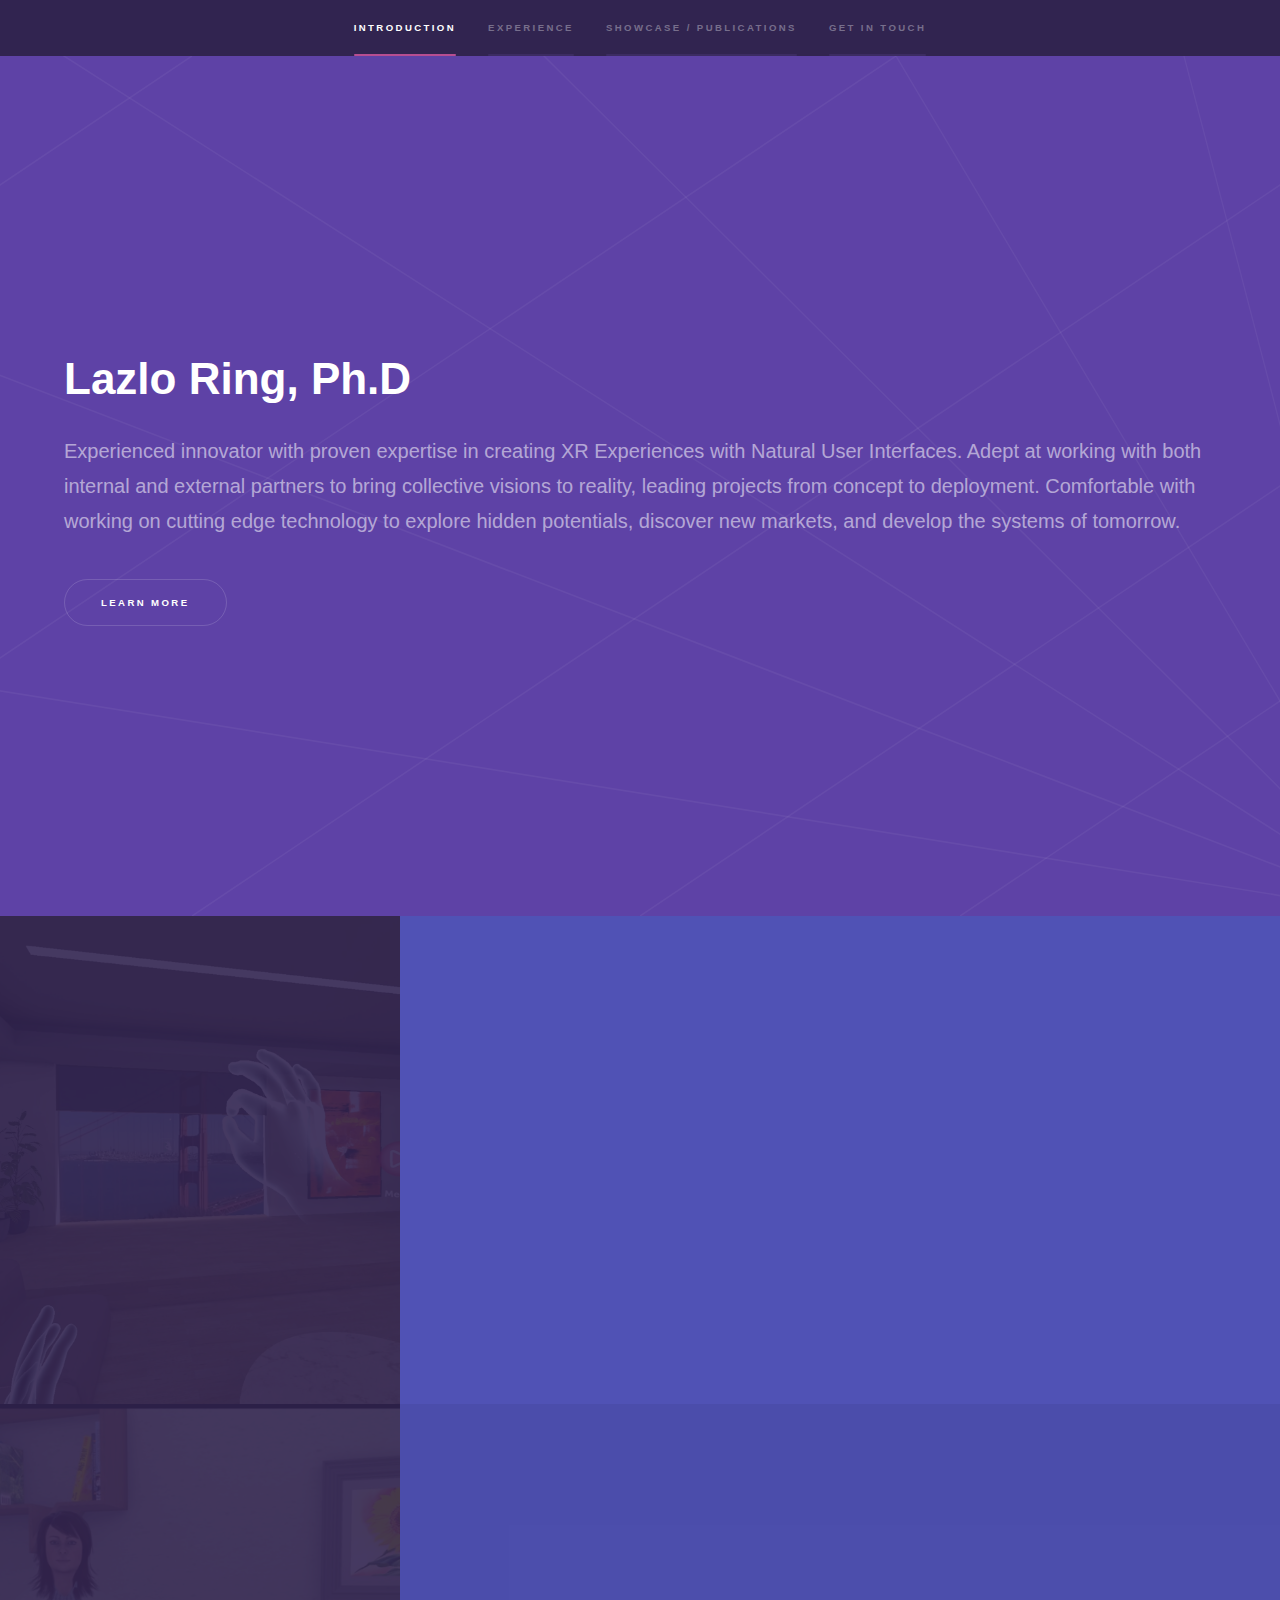
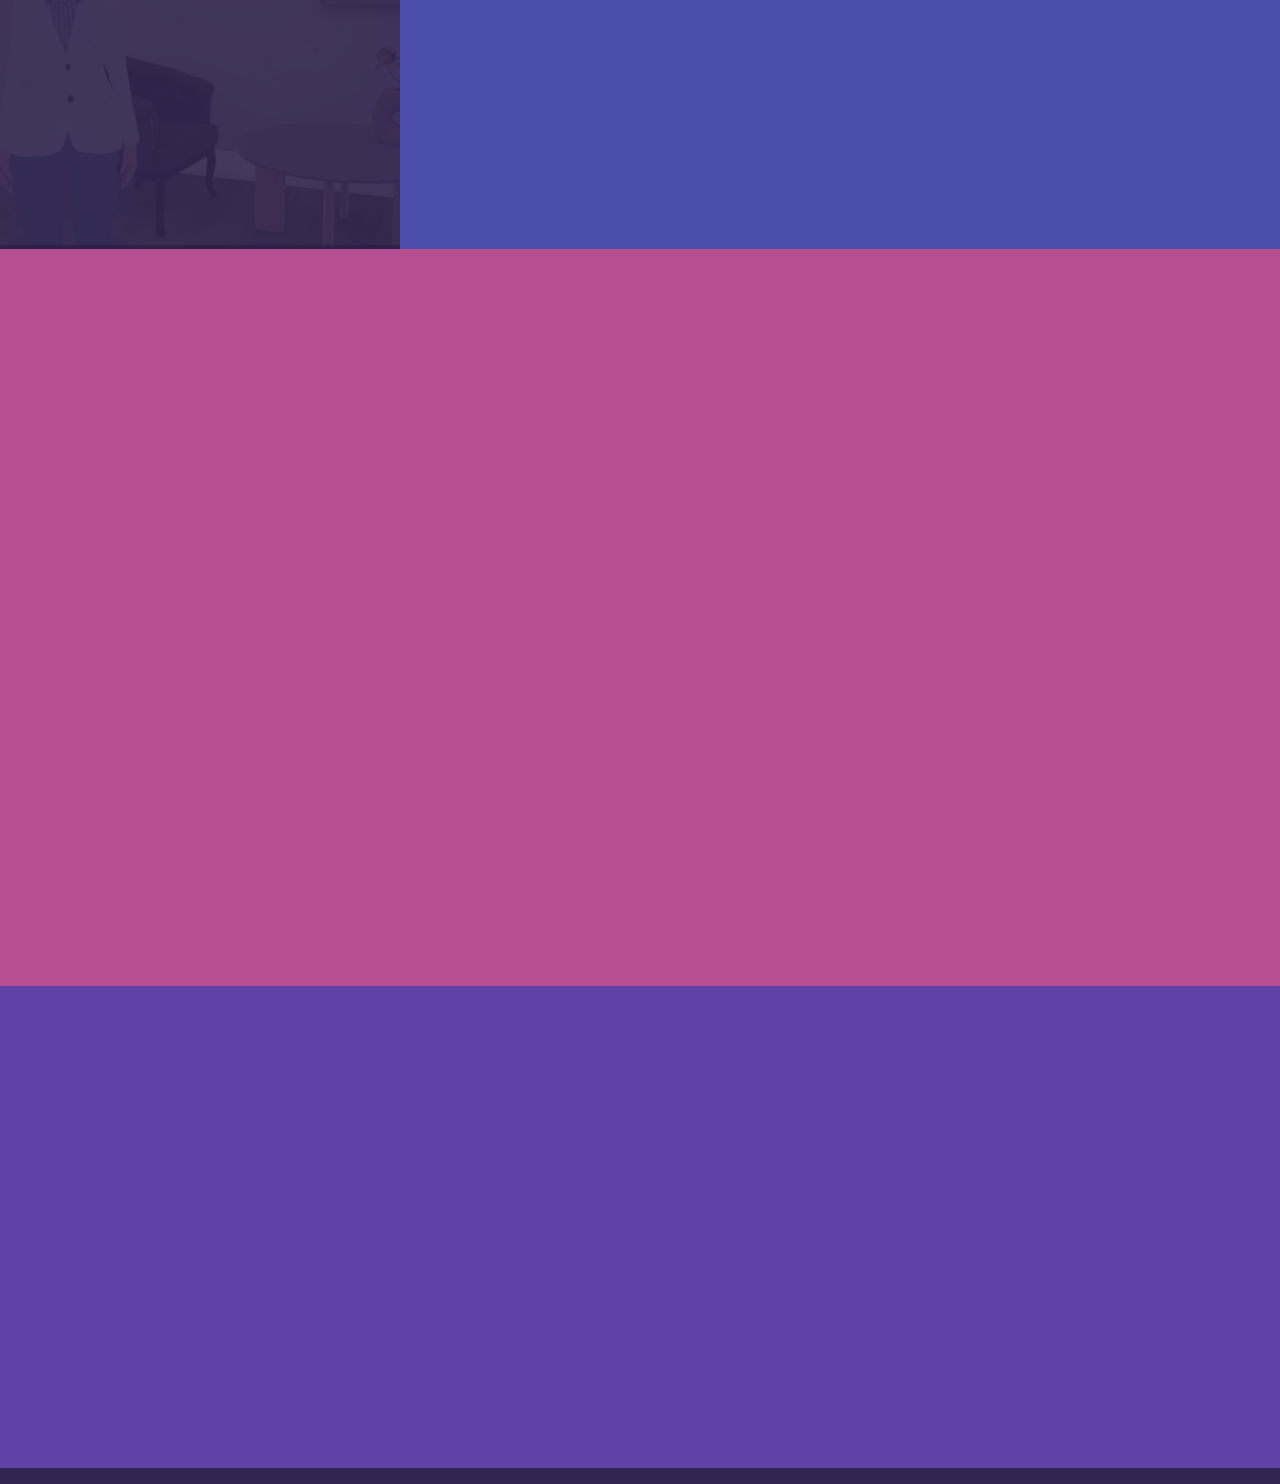
==== commit 741ba96c: "Added ultraleap subpage" ====
--- a/index.html
+++ b/index.html
@@ -21,7 +21,7 @@
 						<ul>
 							<li><a href="#intro">Introduction</a></li>
 							<li><a href="#one">Experience</a></li>
-							<li><a href="#two">Showcase</a></li>
+							<li><a href="#two">Showcase / Publications</a></li>
 							<li><a href="#three">Get in touch</a></li>
 						</ul>
 					</nav>
@@ -45,7 +45,7 @@
 				<!-- One -->
 					<section id="one" class="wrapper style2 spotlights">
 						<section>
-							<a href="#" class="image"><img src="images/pic01.jpg" alt="" data-position="center center" /></a>
+							<a href="#" class="image"><img src="images/ultraleap/vista.jpg" alt="" data-position="center center" /></a>
 							<div class="content">
 								<div class="inner">
 									<h2>Principal Engineer/Head of US Customer Applications Team<br /><i>Ultraleap</i></h2>
@@ -57,7 +57,7 @@
 							</div>
 						</section>
 						<section>
-							<a href="#" class="image"><img src="images/pic02.jpg" alt="" data-position="top center" /></a>
+							<a href="#" class="image"><img src="images/phd/thesis.jpg" alt="" data-position="top center" /></a>
 							<div class="content">
 								<div class="inner">
 									<h2>Graduate/Post-Doctoral Work<br/><i>Northeastern University - Relational Agents Group</i></h2>
@@ -73,7 +73,7 @@
 				<!-- Two -->
 					<section id="two" class="wrapper style3 fade-up">
 						<div class="inner">
-							<h2>Showcase</h2>
+							<h2>Showcase / Publications</h2>
 							<div class="features">
 								<section>
 									<span class="icon solid major fa-video"></span>
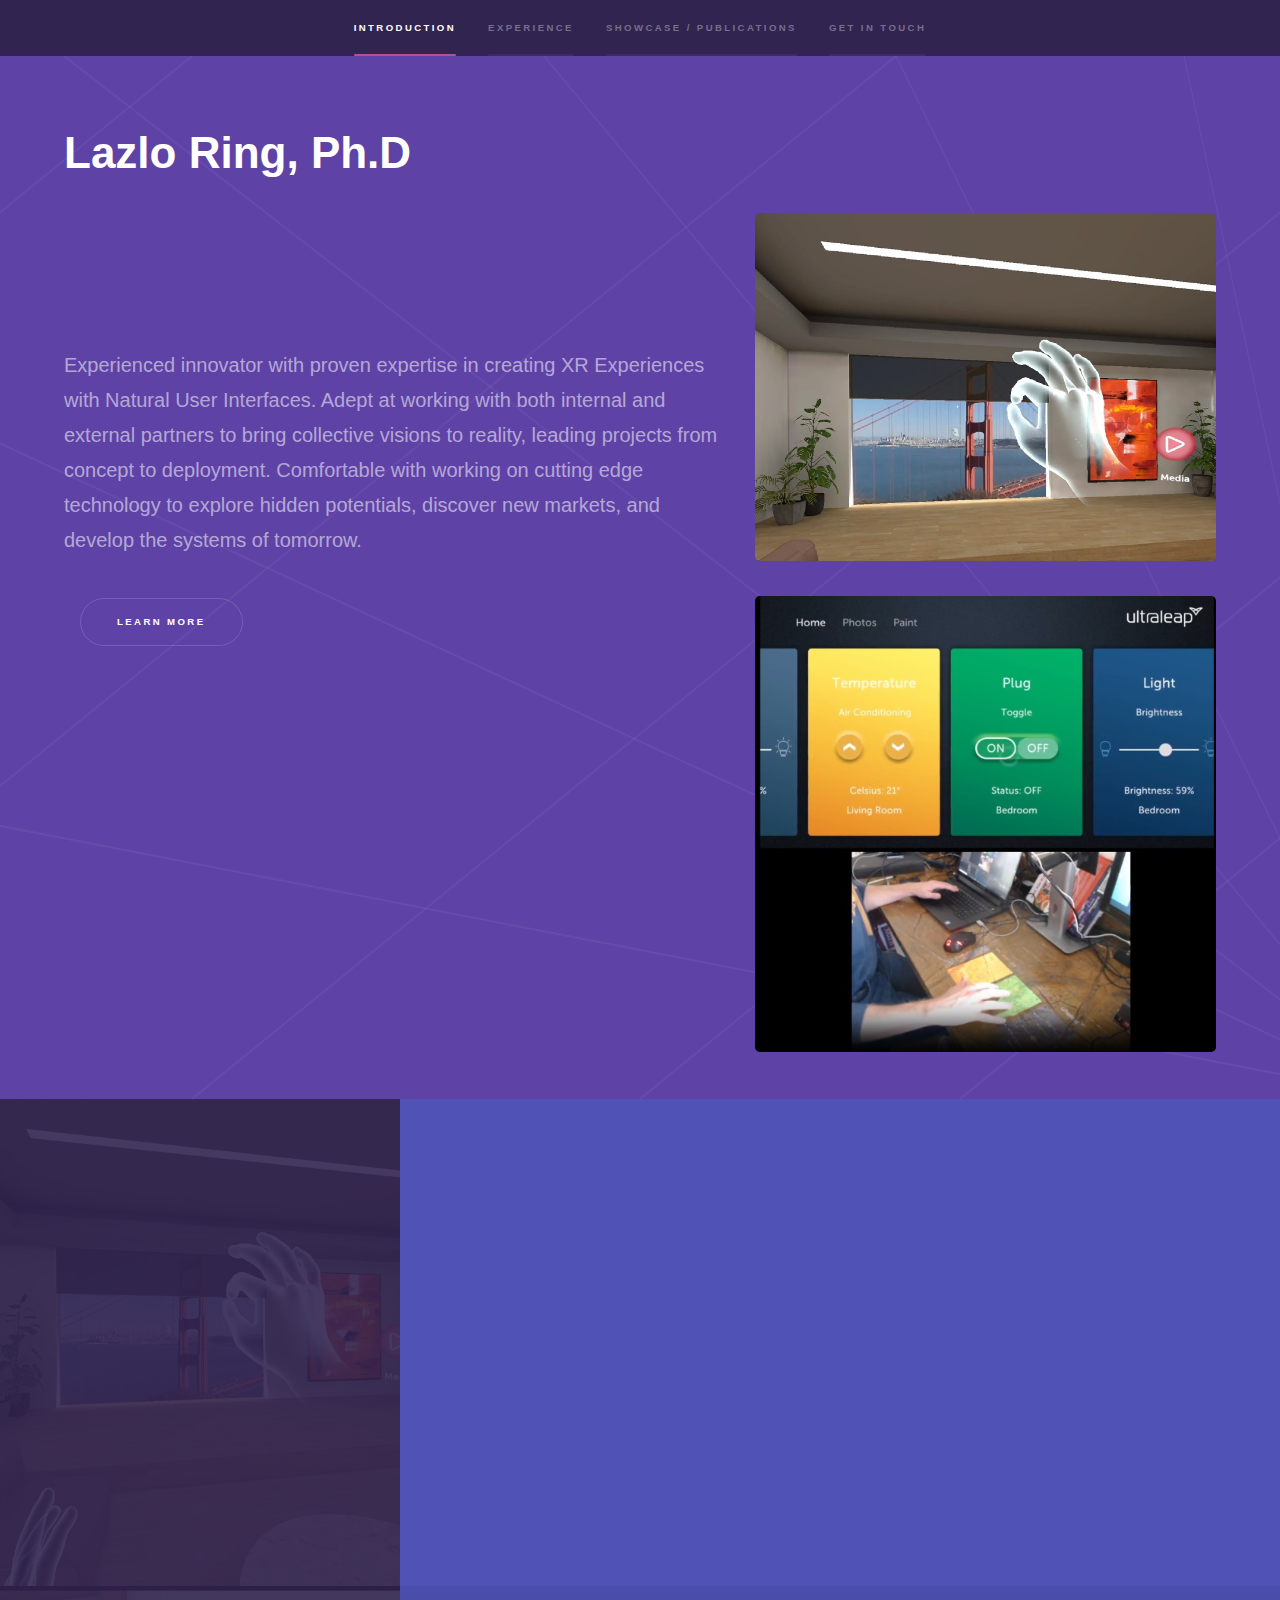
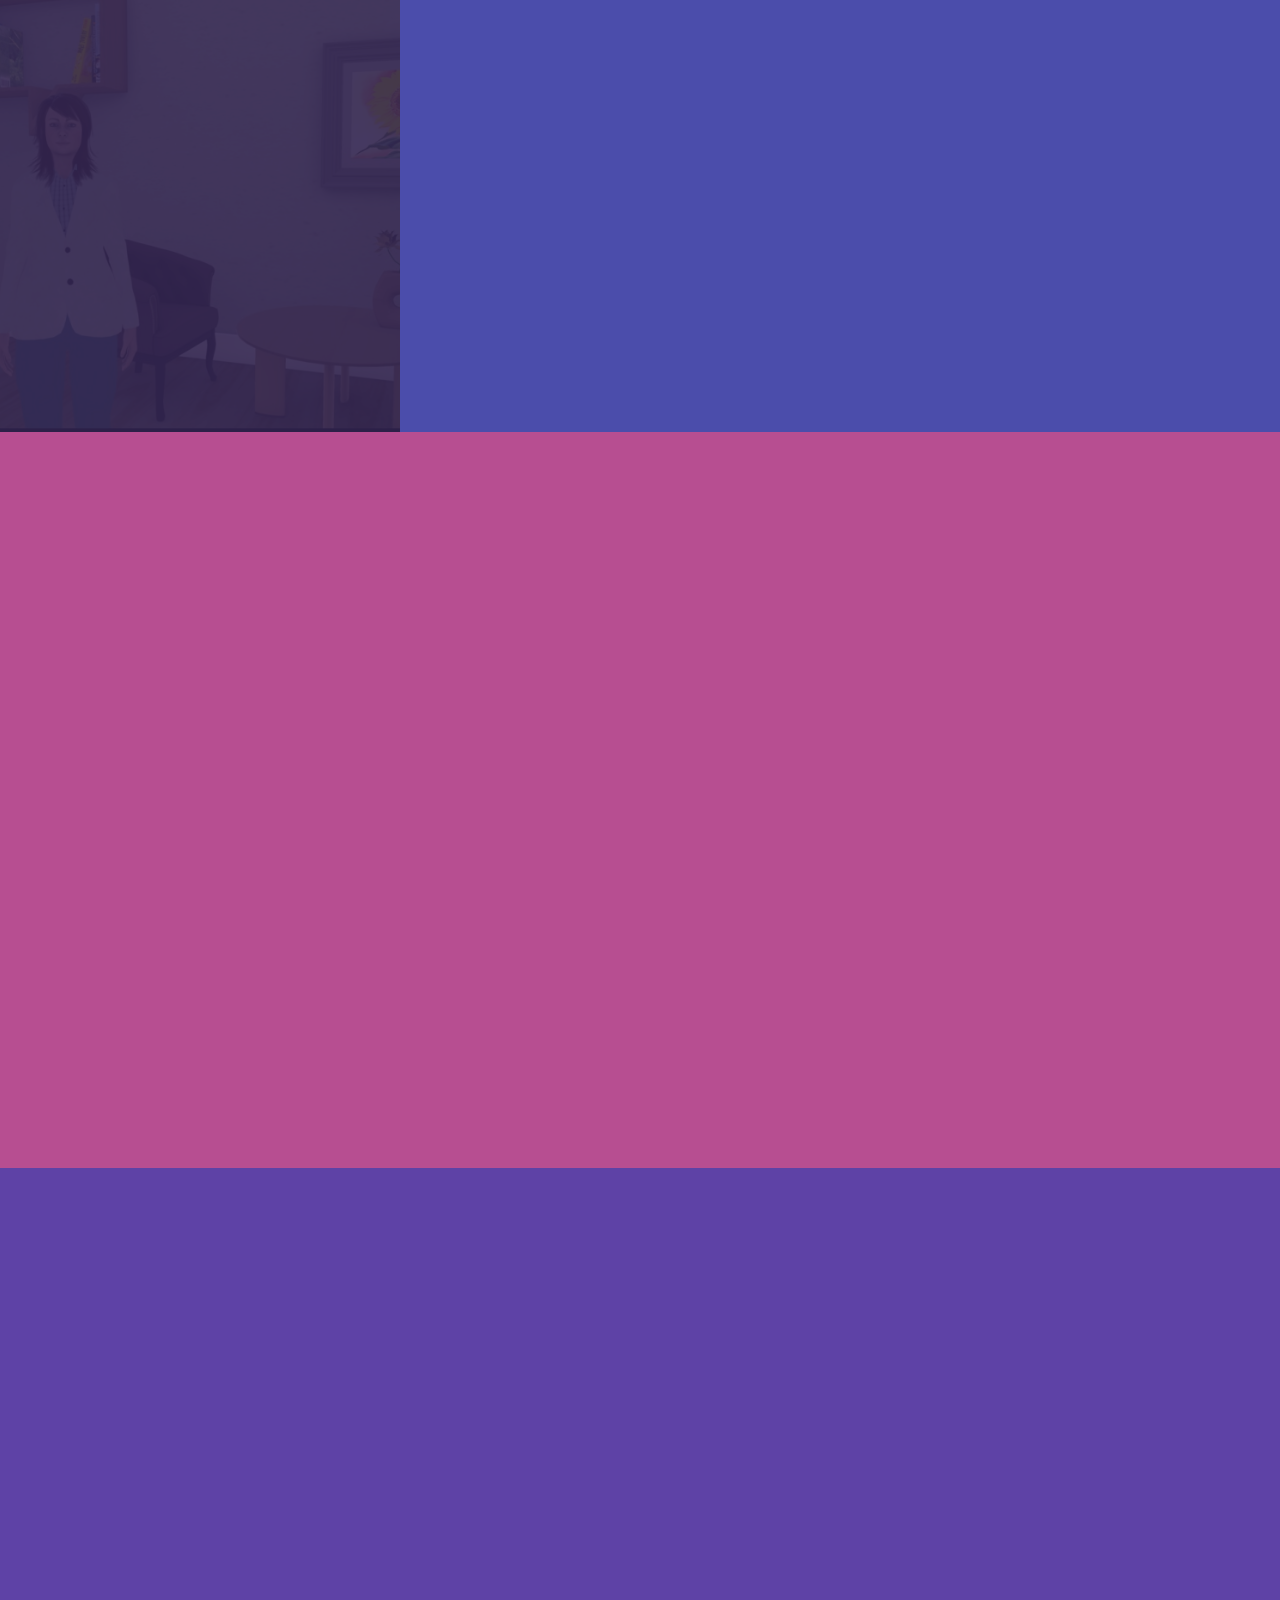
==== commit 3f7fc790: "updated main page, fixed links" ====
--- a/index.html
+++ b/index.html
@@ -35,17 +35,20 @@
 					<section id="intro" class="wrapper style1 fullscreen fade-up">
 						<div class="inner">
 							<h1>Lazlo Ring, Ph.D</h1>
-							<p>Experienced innovator with proven expertise in creating XR Experiences with Natural User Interfaces. Adept at working with both internal and external partners to bring collective visions to reality, leading projects from concept to deployment. Comfortable with working on cutting edge technology to explore hidden potentials, discover new markets, and develop the systems of tomorrow.</p>
-							<ul class="actions">
-								<li><a href="#one" class="button scrolly">Learn more</a></li>
-							</ul>
-						</div>
+							<p>
+								<span class="image right"><img src="images/vistasmall.jpg" alt="" /></br><img src="images/table.jpg" alt="" /></span></br></br></br></br>Experienced innovator with proven expertise in creating XR Experiences with Natural User Interfaces. Adept at working with both internal and external partners to bring collective visions to reality, leading projects from concept to deployment. Comfortable with working on cutting edge technology to explore hidden potentials, discover new markets, and develop the systems of tomorrow.
+							</p>
+
+								<ul class="actions">
+									<li><a href="#one" class="button scrolly">Learn more</a></li>
+								</ul>
+</div>
 					</section>
 
 				<!-- One -->
 					<section id="one" class="wrapper style2 spotlights">
 						<section>
-							<a href="#" class="image"><img src="images/ultraleap/vista.jpg" alt="" data-position="center center" /></a>
+							<a href="ultraleap.html" class="image"><img src="images/ultraleap/vista.jpg" alt="" data-position="center center" /></a>
 							<div class="content">
 								<div class="inner">
 									<h2>Principal Engineer/Head of US Customer Applications Team<br /><i>Ultraleap</i></h2>
@@ -57,7 +60,7 @@
 							</div>
 						</section>
 						<section>
-							<a href="#" class="image"><img src="images/phd/thesis.jpg" alt="" data-position="top center" /></a>
+							<a href="phd.html" class="image"><img src="images/phd/thesis.jpg" alt="" data-position="top center" /></a>
 							<div class="content">
 								<div class="inner">
 									<h2>Graduate/Post-Doctoral Work<br/><i>Northeastern University - Relational Agents Group</i></h2>
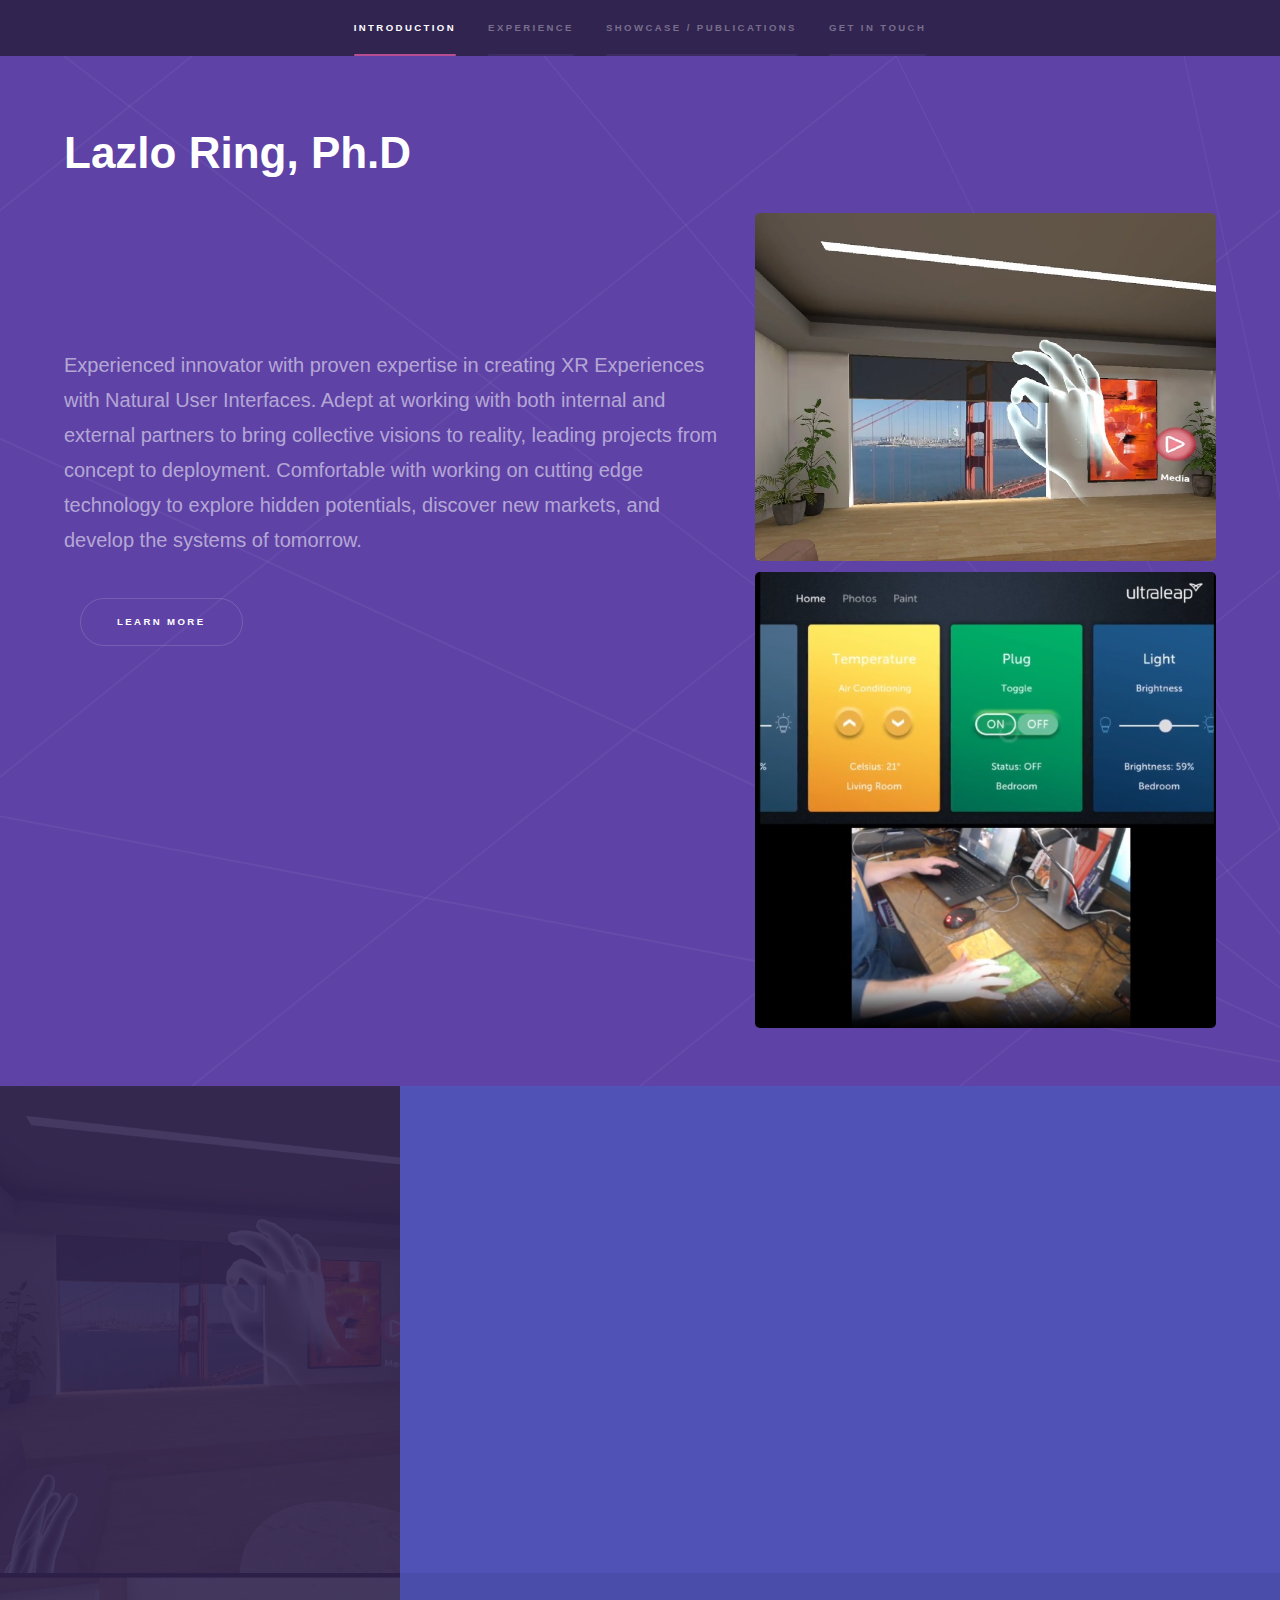
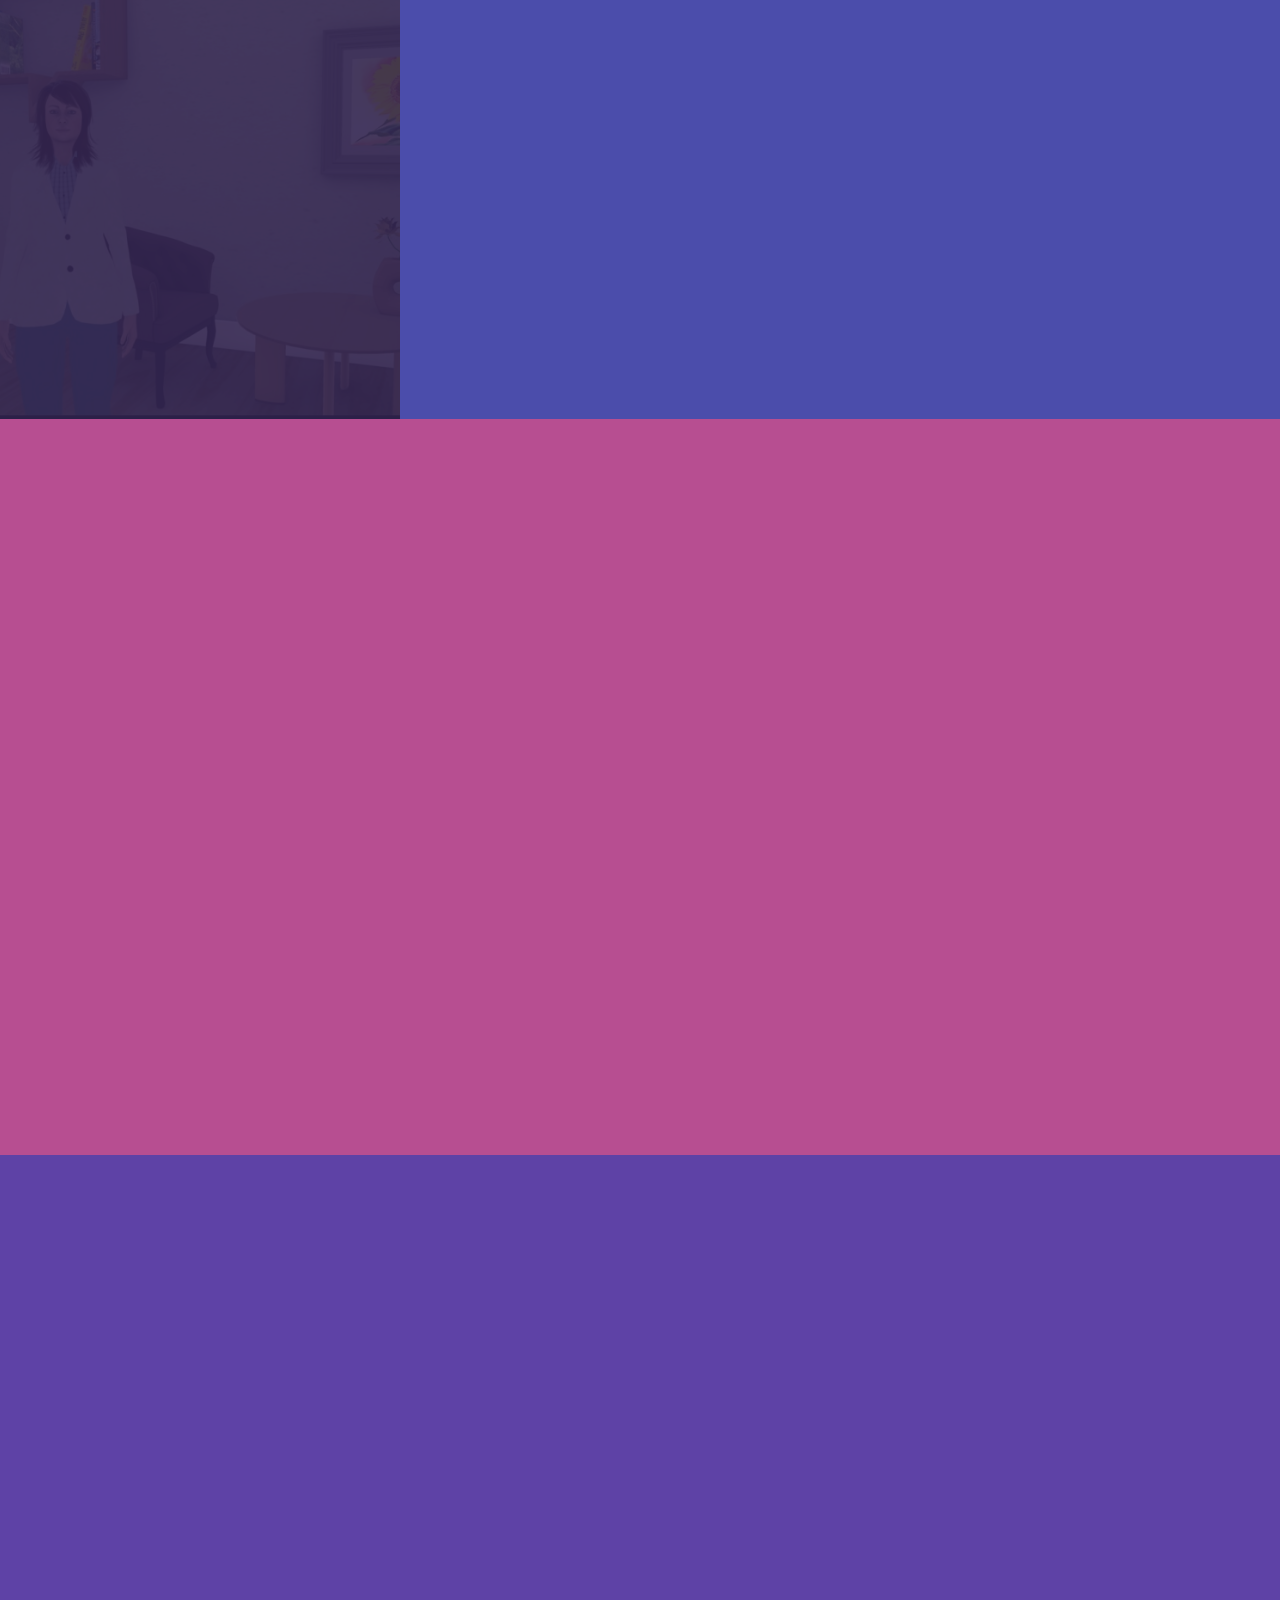
==== commit c26e4fec: "added cv, more images" ====
--- a/index.html
+++ b/index.html
@@ -36,7 +36,7 @@
 						<div class="inner">
 							<h1>Lazlo Ring, Ph.D</h1>
 							<p>
-								<span class="image right"><img src="images/vistasmall.jpg" alt="" /></br><img src="images/table.jpg" alt="" /></span></br></br></br></br>Experienced innovator with proven expertise in creating XR Experiences with Natural User Interfaces. Adept at working with both internal and external partners to bring collective visions to reality, leading projects from concept to deployment. Comfortable with working on cutting edge technology to explore hidden potentials, discover new markets, and develop the systems of tomorrow.
+								<span class="image right"><a href="demos.html" class="image"><img src="images/vistasmall.jpg" alt="" /></a></br><a href="interactions.html" class="image"><img src="images/table.jpg" alt="" /></a></span></br></br></br></br>Experienced innovator with proven expertise in creating XR Experiences with Natural User Interfaces. Adept at working with both internal and external partners to bring collective visions to reality, leading projects from concept to deployment. Comfortable with working on cutting edge technology to explore hidden potentials, discover new markets, and develop the systems of tomorrow.
 							</p>
 
 								<ul class="actions">
@@ -103,6 +103,13 @@
 									</ul>
 								</section>
 								<section>
+									<span class="icon solid major far fa-file-alt"></span>
+									<h3>Full CV</h3>
+									<p>Download my full PDF CV here</p>
+									</br>
+									<ul class="actions">
+										<li><a href="lazloring.pdf" class="button">Download</a></li>
+									</ul>
 								</section>
 							</div>
 						</div>
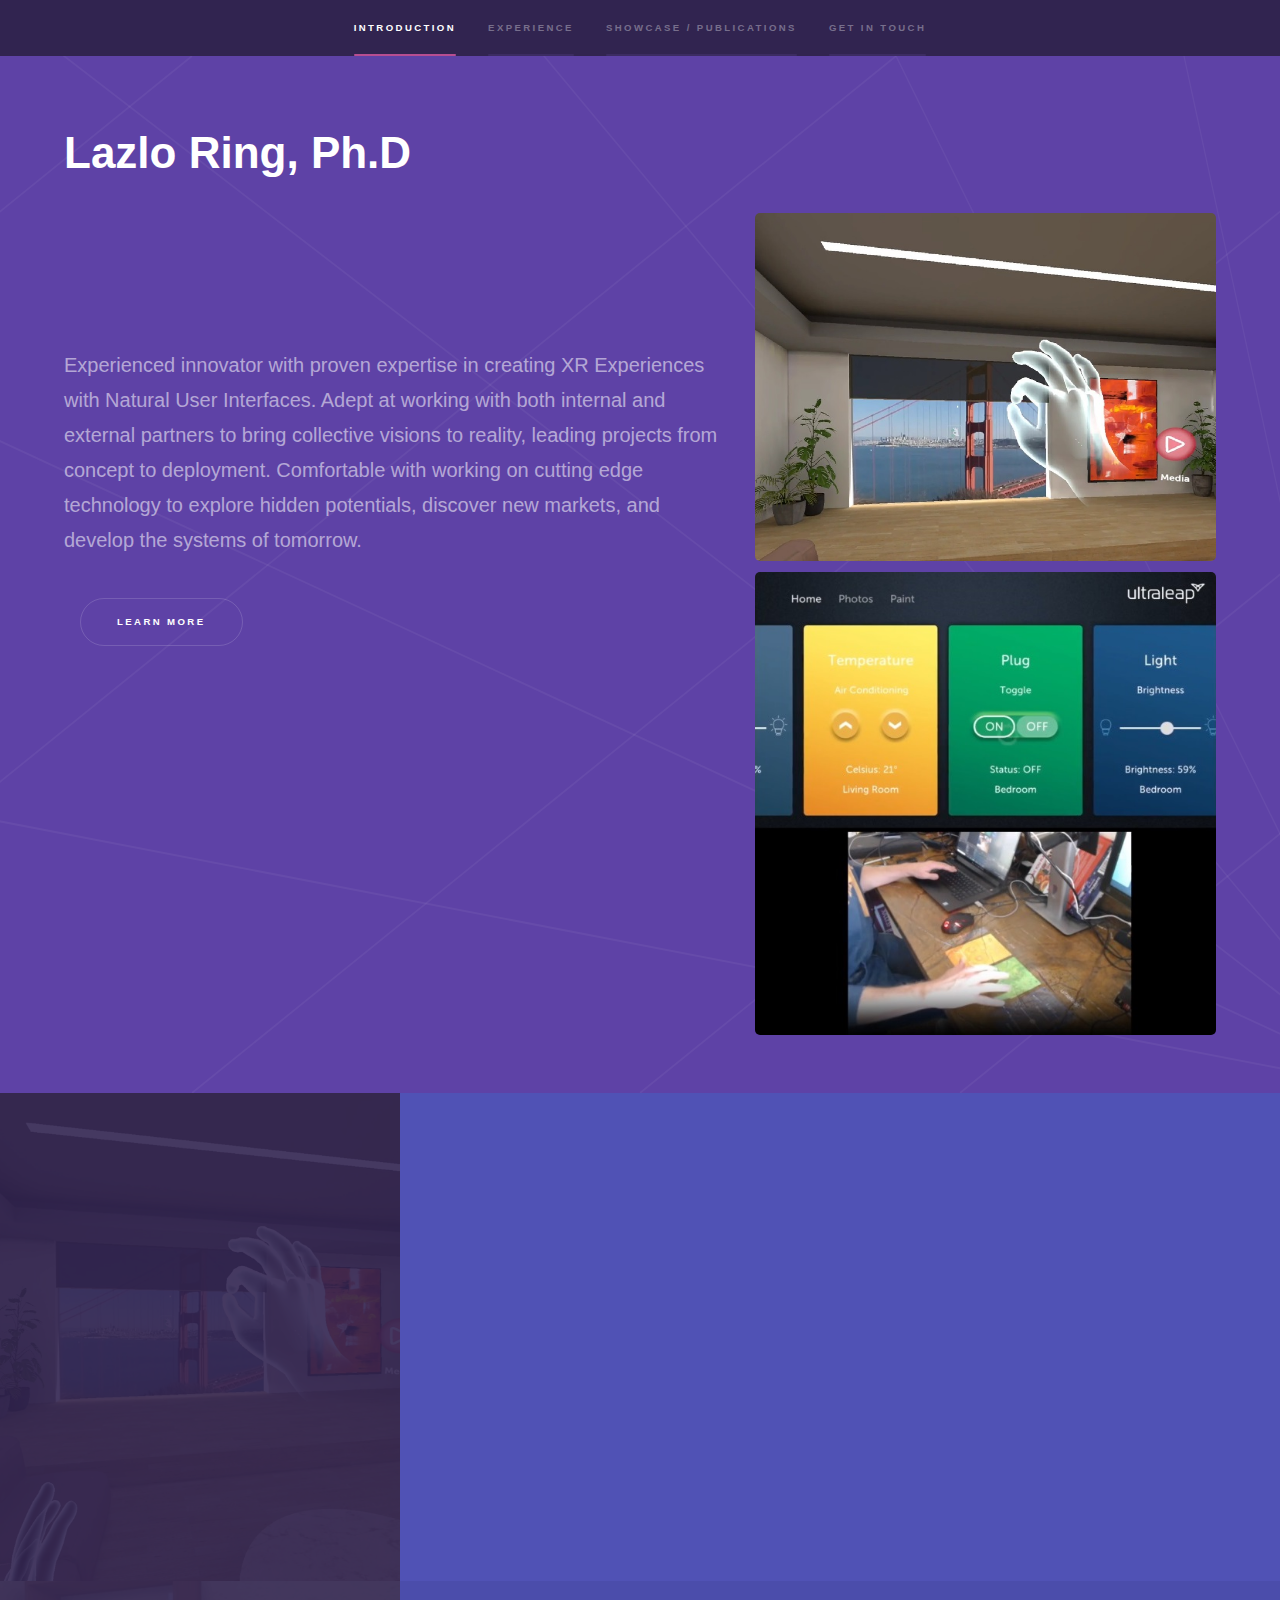
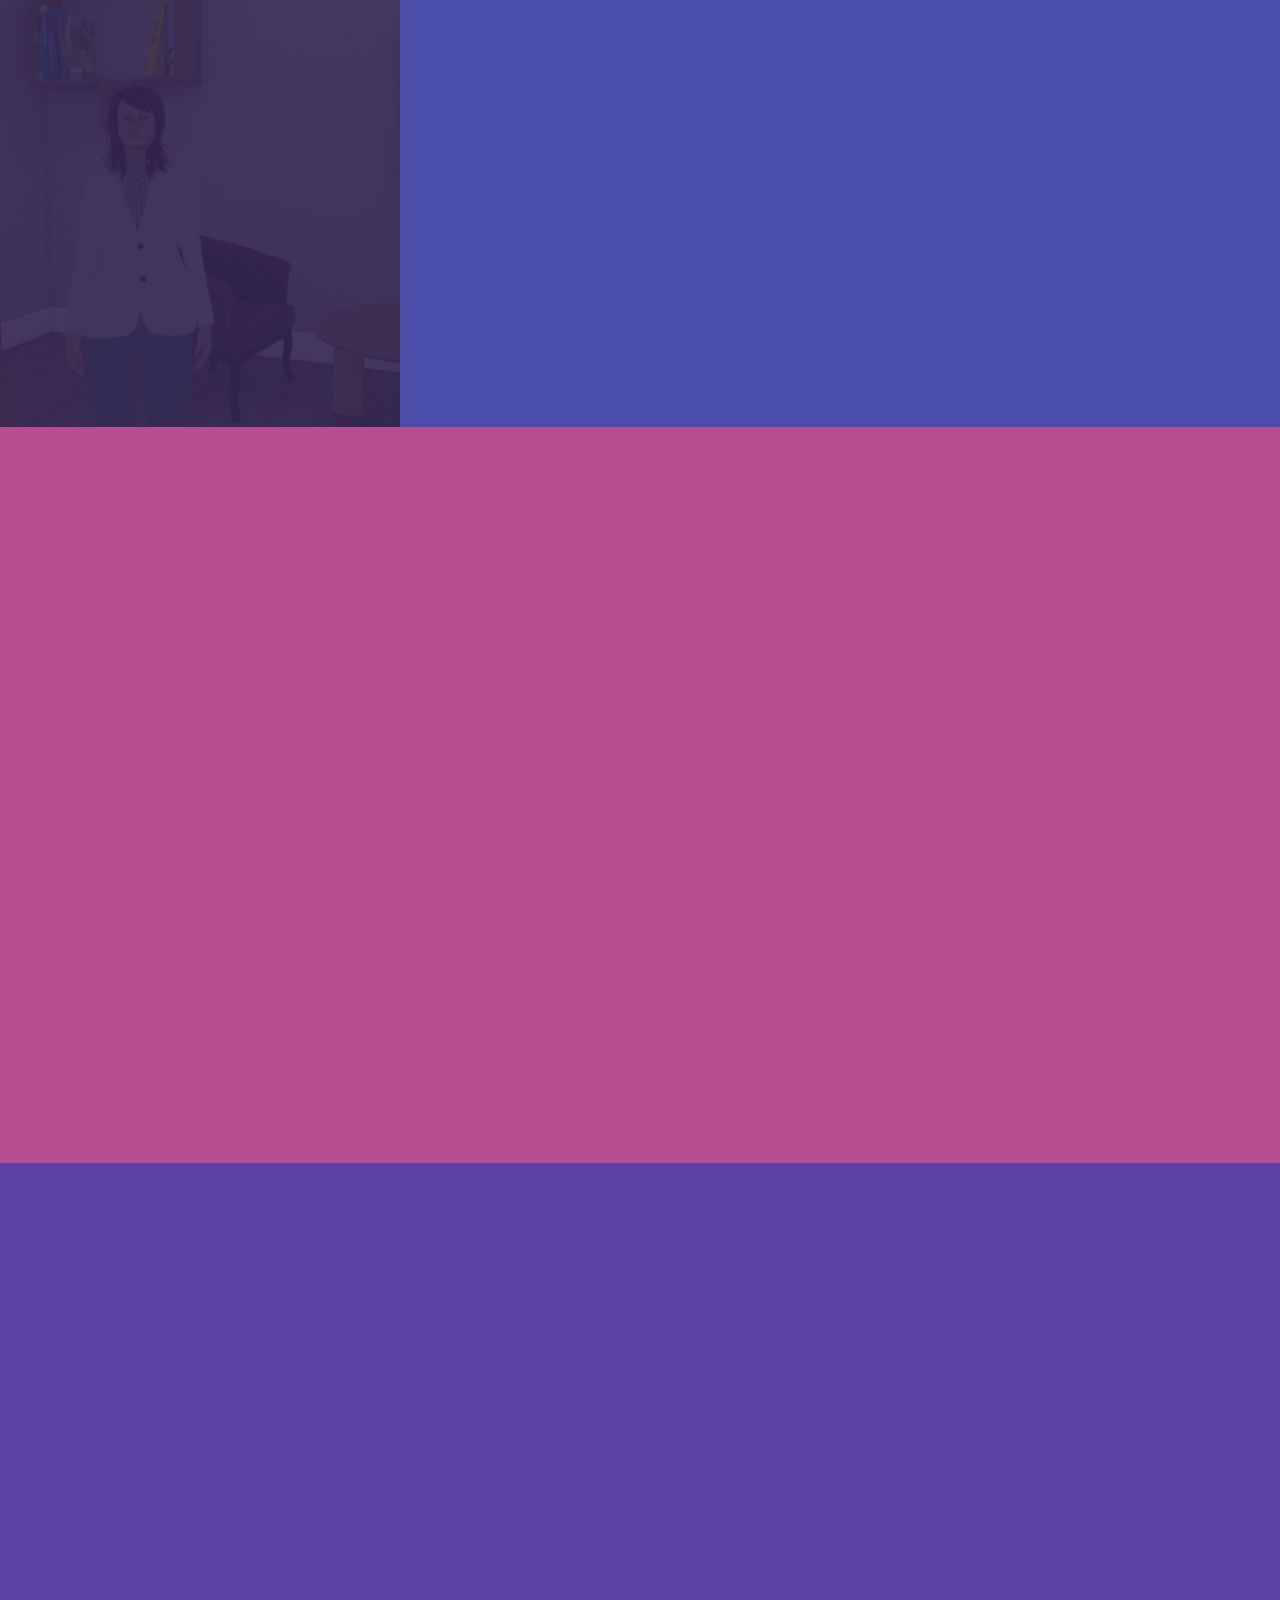
==== commit 19e7f7cd: "fixed images" ====
--- a/index.html
+++ b/index.html
@@ -60,7 +60,7 @@
 							</div>
 						</section>
 						<section>
-							<a href="phd.html" class="image"><img src="images/phd/thesis.jpg" alt="" data-position="top center" /></a>
+							<a href="phd.html" class="image"><img src="images/thesissmall.jpg" alt="" data-position="top center" /></a>
 							<div class="content">
 								<div class="inner">
 									<h2>Graduate/Post-Doctoral Work<br/><i>Northeastern University - Relational Agents Group</i></h2>
@@ -105,7 +105,7 @@
 								<section>
 									<span class="icon solid major far fa-file-alt"></span>
 									<h3>Full CV</h3>
-									<p>Download my full PDF CV here</p>
+									<p>Download my full CV here</p>
 									</br>
 									<ul class="actions">
 										<li><a href="lazloring.pdf" class="button">Download</a></li>
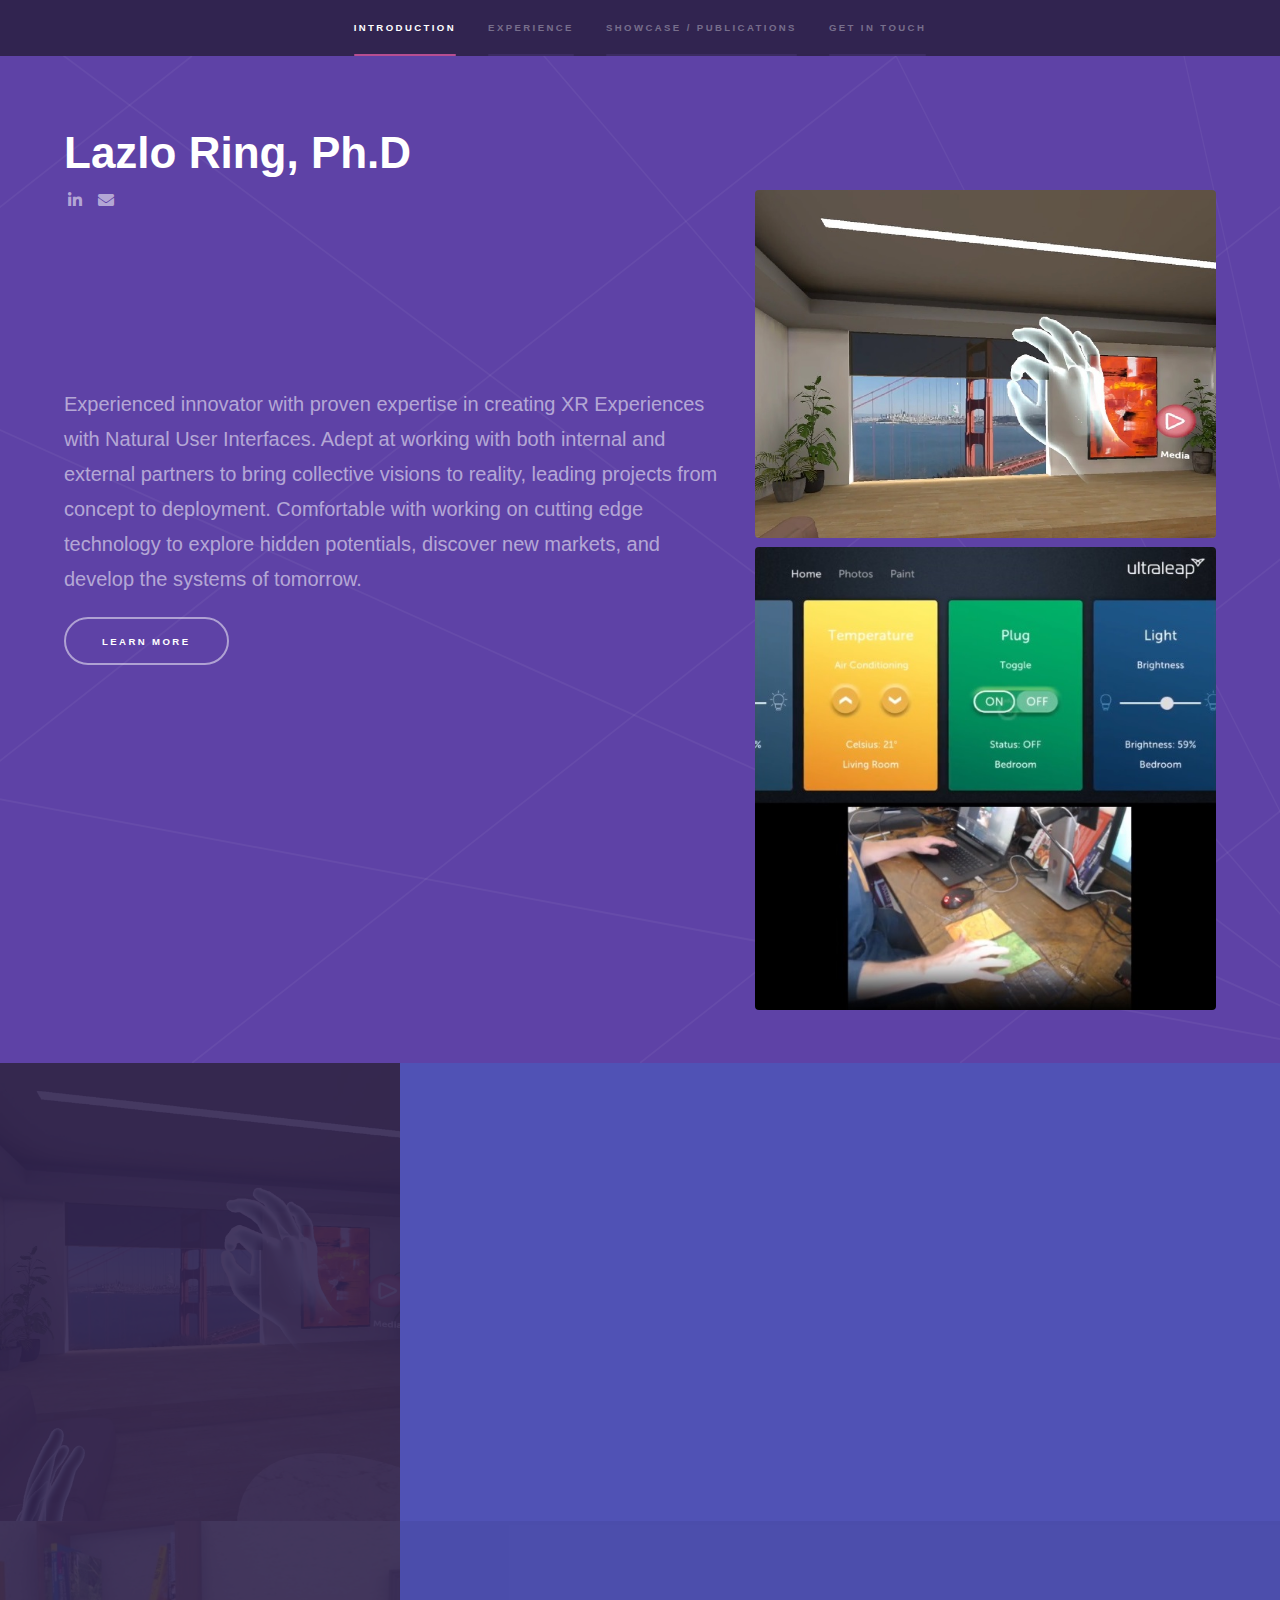
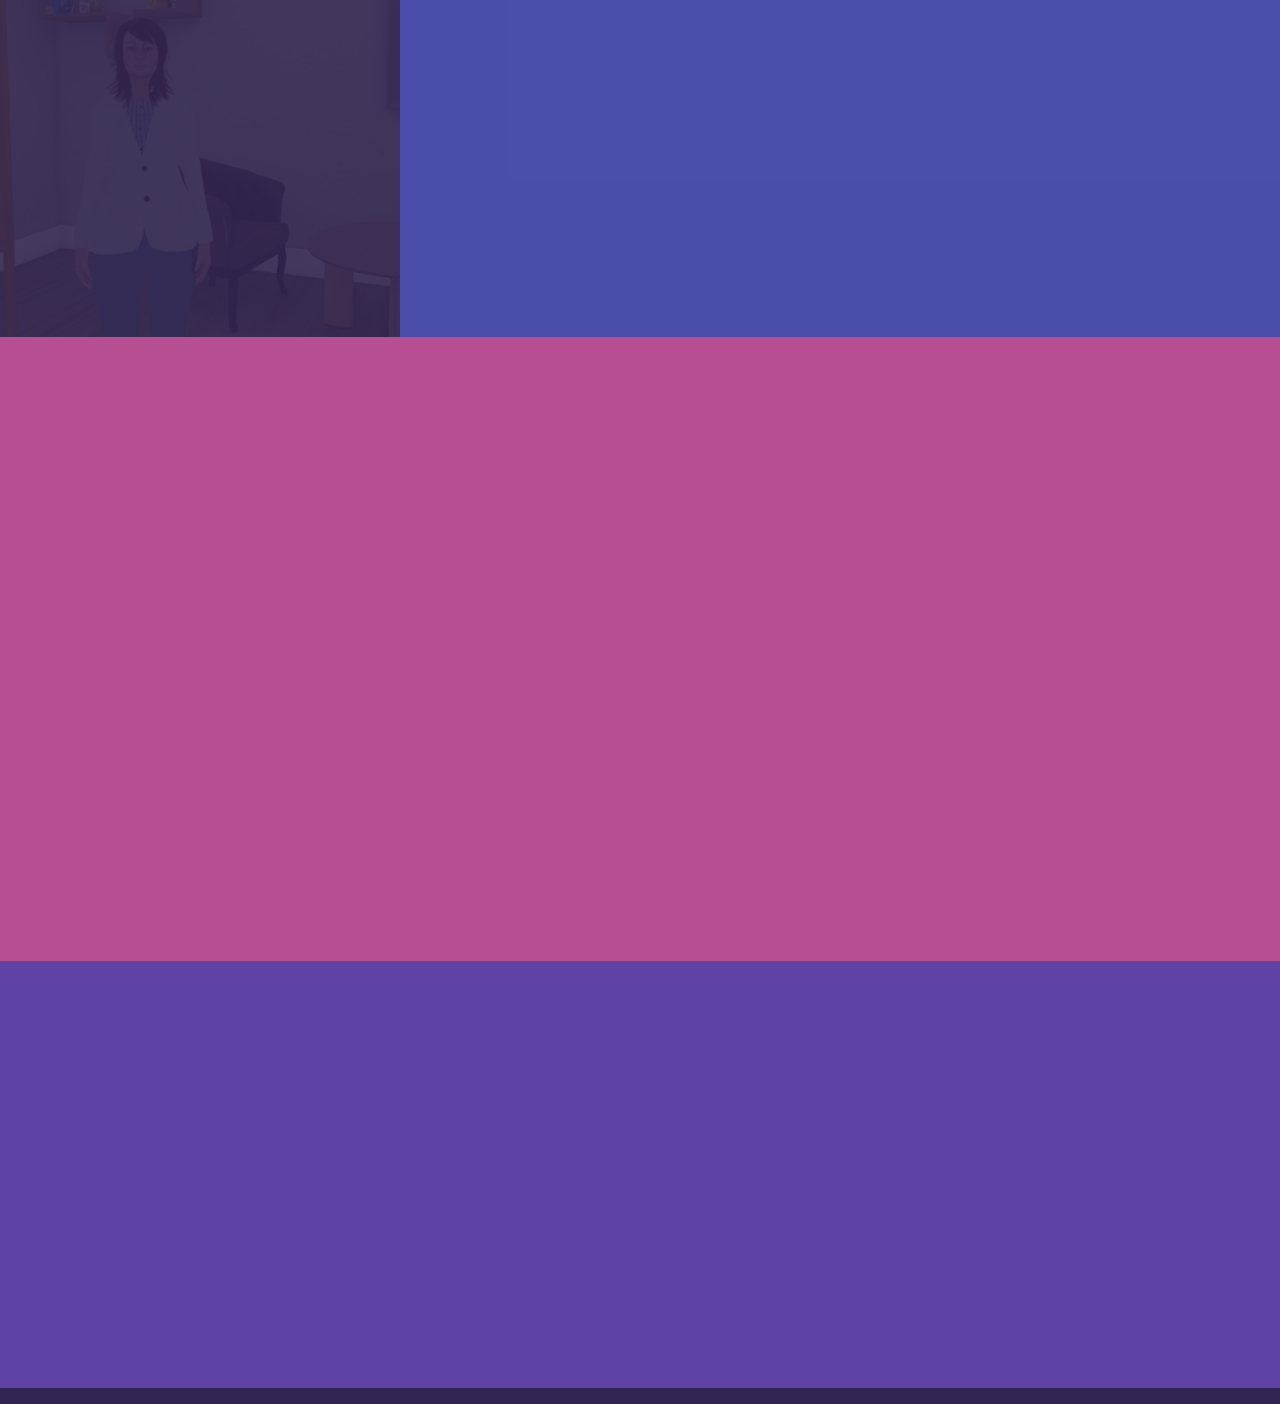
==== commit 481198c4: "visual fixes, link fixes" ====
--- a/index.html
+++ b/index.html
@@ -35,14 +35,19 @@
 					<section id="intro" class="wrapper style1 fullscreen fade-up">
 						<div class="inner">
 							<h1>Lazlo Ring, Ph.D</h1>
+							<span class="image right"><a href="demos.html" class="image"><img src="images/vistasmall.jpg" alt="" /></a></br><a href="interactions.html" class="image"><img src="images/table.jpg" alt="" /></a></span>
+							<ul class="icons">
+								<li><a href="http://www.linkedin.com/in/ringl" class="icon brands fa-linkedin-in"><span class="label">LinkedIn</span></a></li>
+								<li><a href="mailto:lazloring@gmail.com" class="fas fa-envelope"><span class="label"></span></a></li>
+							</ul>
 							<p>
-								<span class="image right"><a href="demos.html" class="image"><img src="images/vistasmall.jpg" alt="" /></a></br><a href="interactions.html" class="image"><img src="images/table.jpg" alt="" /></a></span></br></br></br></br>Experienced innovator with proven expertise in creating XR Experiences with Natural User Interfaces. Adept at working with both internal and external partners to bring collective visions to reality, leading projects from concept to deployment. Comfortable with working on cutting edge technology to explore hidden potentials, discover new markets, and develop the systems of tomorrow.
+
+								</br></br></br></br>Experienced innovator with proven expertise in creating XR Experiences with Natural User Interfaces. Adept at working with both internal and external partners to bring collective visions to reality, leading projects from concept to deployment. Comfortable with working on cutting edge technology to explore hidden potentials, discover new markets, and develop the systems of tomorrow.
 							</p>
-
-								<ul class="actions">
-									<li><a href="#one" class="button scrolly">Learn more</a></li>
-								</ul>
-</div>
+							<ul class="actionsFlush">
+								<li><a href="#one" class="button scrolly">Learn more</a></li>
+							</ul>
+						</div>
 					</section>
 
 				<!-- One -->
@@ -52,7 +57,7 @@
 							<div class="content">
 								<div class="inner">
 									<h2>Principal Engineer/Head of US Customer Applications Team<br /><i>Ultraleap</i></h2>
-									<p>Lead the Customer Applications Team as Head of the US Division, overseeing technical aspects of customer engagements, from headset integration to supporting ISV experiences. Acted as the primary technical contact for all customer meetings in the US, ranging from trade shows to on-site customer support meetings. Conducted workshops and technical training sessions with customers, and at company-sponsored public hackathons.</p>
+									<p>Led the Customer Applications Team as Head of the US Division, overseeing technical aspects of customer engagements, from headset integration to supporting ISV experiences. Acted as the primary technical contact for all customer meetings in the US, ranging from trade shows to on-site customer support meetings. Conducted workshops and technical training sessions with customers, and at company-sponsored public hackathons.</p>
 									<ul class="actions">
 										<li><a href="ultraleap.html" class="button">Learn more</a></li>
 									</ul>
@@ -64,7 +69,7 @@
 							<div class="content">
 								<div class="inner">
 									<h2>Graduate/Post-Doctoral Work<br/><i>Northeastern University - Relational Agents Group</i></h2>
-									<p>Lead developmer of the embodied conversational agents used by the research group. Architected and implemented systems core features including speech synthesis, non-verbal animation controllers and dialogue systems. Designed and conducted multiple exploratory studies utilzing the agent based system in a variety of real world applications, ranging from therapy to co-presentation.</p>
+									<p>Lead developer of the embodied conversational agents used by the research group. Architected and implemented systems core features including speech synthesis, non-verbal animation controllers and dialogue systems. Designed and conducted multiple exploratory studies utilzing the agent based system in a variety of real world applications, ranging from therapy to co-presentation.</p>
 									<ul class="actions">
 										<li><a href="phd.html" class="button">Learn more</a></li>
 									</ul>
@@ -124,16 +129,17 @@
 									<ul class="contact">
 										<li>
 											<h3>Email</h3>
-											<a href="#">lazloring@gmail.com</a>
+											<a href="mailto:lazloring@gmail.com">lazloring@gmail.com</a>
 										</li>
 										<li>
 											<h3>Phone</h3>
-											<span>(917) 783-6965</span>
+											<span><a href="tel:555-666-7777">(917) 783-6965</a></span>
 										</li>
 										<li>
 											<h3>Social</h3>
 											<ul class="icons">
 												<li><a href="http://www.linkedin.com/in/ringl" class="icon brands fa-linkedin-in"><span class="label">LinkedIn</span></a></li>
+												<li><a href="mailto:lazloring@gmail.com" class="fas fa-envelope"><span class="label"></span></a></li>
 											</ul>
 										</li>
 									</ul>
--- a/assets/css/main.css
+++ b/assets/css/main.css
@@ -171,14 +171,14 @@
 	}
 
 	p {
-		margin: 0 0 2em 0;
+		margin: 0 0 1em 0;
 	}
 
 	h1, h2, h3, h4, h5, h6 {
 		color: #ffffff;
 		font-weight: bold;
 		line-height: 1.5;
-		margin: 0 0 0.5em 0;
+		margin: 0 0 0 0;
 	}
 
 		h1 a, h2 a, h3 a, h4 a, h5 a, h6 a {
@@ -191,7 +191,7 @@
 	}
 
 		h1.major {
-			margin: 0 0 1.3em 0;
+			margin: 0 0 .5em 0;
 			position: relative;
 			padding-bottom: 0.35em;
 		}
@@ -1832,8 +1832,8 @@
 		-ms-transition: border-color 0.2s ease;
 		transition: border-color 0.2s ease;
 		background-color: transparent;
-		border: solid 1px !important;
-		border-color: rgba(255, 255, 255, 0.15) !important;
+		border: solid 2px !important;
+		border-color: rgba(255, 255, 255, 0.5) !important;
 		border-radius: 3em;
 		color: #ffffff !important;
 		cursor: pointer;
@@ -1994,7 +1994,7 @@
 	}
 
 		.features section {
-			padding: 3.5em 3em 1em 7em ;
+			padding: 2em 2em 1em 7em ;
 			width: 50%;
 			border-top: solid 1px rgba(255, 255, 255, 0.15);
 			position: relative;
@@ -2786,6 +2786,125 @@
 
 		}
 
+ul.actionsFlush {
+	display: -moz-flex;
+	display: -webkit-flex;
+	display: -ms-flex;
+	display: flex;
+	cursor: default;
+	list-style: none;
+	margin-left: -1em;
+	padding-left: 0;
+}
+
+	ul.actionsFlush li {
+		padding: 0 0 0 0em;
+		vertical-align: middle;
+	}
+
+	ul.actionsFlush.special {
+		-moz-justify-content: center;
+		-webkit-justify-content: center;
+		-ms-justify-content: center;
+		justify-content: center;
+		width: 100%;
+		margin-left: 0;
+	}
+
+		ul.actionsFlush.special li:first-child {
+			padding-left: 0;
+		}
+
+	ul.actionsFlush.stacked {
+		-moz-flex-direction: column;
+		-webkit-flex-direction: column;
+		-ms-flex-direction: column;
+		flex-direction: column;
+		margin-left: 0;
+	}
+
+		ul.actionsFlush.stacked li {
+			padding: 1.3em 0 0 0;
+		}
+
+			ul.actionsFlush.stacked li:first-child {
+				padding-top: 0;
+			}
+
+	ul.actionsFlush.fit {
+		width: calc(100% + 1em);
+	}
+
+		ul.actionsFlush.fit li {
+			-moz-flex-grow: 1;
+			-webkit-flex-grow: 1;
+			-ms-flex-grow: 1;
+			flex-grow: 1;
+			-moz-flex-shrink: 1;
+			-webkit-flex-shrink: 1;
+			-ms-flex-shrink: 1;
+			flex-shrink: 1;
+			width: 100%;
+		}
+
+			ul.actionsFlush.fit li > * {
+				width: 100%;
+			}
+
+		ul.actionsFlush.fit.stacked {
+			width: 100%;
+		}
+
+@media screen and (max-width: 480px) {
+
+	ul.actionsFlush:not(.fixed) {
+		-moz-flex-direction: column;
+		-webkit-flex-direction: column;
+		-ms-flex-direction: column;
+		flex-direction: column;
+		margin-left: 0;
+		width: 100% !important;
+	}
+
+		ul.actionsFlush:not(.fixed) li {
+			-moz-flex-grow: 1;
+			-webkit-flex-grow: 1;
+			-ms-flex-grow: 1;
+			flex-grow: 1;
+			-moz-flex-shrink: 1;
+			-webkit-flex-shrink: 1;
+			-ms-flex-shrink: 1;
+			flex-shrink: 1;
+			padding: 1em 0 0 0;
+			text-align: center;
+			width: 100%;
+		}
+
+			ul.actionsFlush:not(.fixed) li > * {
+				width: 100%;
+			}
+
+			ul.actionsFlush:not(.fixed) li:first-child {
+				padding-top: 0;
+			}
+
+			ul.actionsFlush:not(.fixed) li input[type="submit"],
+			ul.actionsFlush:not(.fixed) li input[type="reset"],
+			ul.actionsFlush:not(.fixed) li input[type="button"],
+			ul.actionsFlush:not(.fixed) li button,
+			ul.actionsFlush:not(.fixed) li .button {
+				width: 100%;
+			}
+
+				ul.actionsFlush:not(.fixed) li input[type="submit"].icon:before,
+				ul.actionsFlush:not(.fixed) li input[type="reset"].icon:before,
+				ul.actionsFlush:not(.fixed) li input[type="button"].icon:before,
+				ul.actionsFlush:not(.fixed) li button.icon:before,
+				ul.actionsFlush:not(.fixed) li .button.icon:before {
+					margin-left: -0.5rem;
+				}
+}
+
 /* Contact */
 
 	ul.contact {
@@ -2807,7 +2926,7 @@
 	ul.icons {
 		cursor: default;
 		list-style: none;
-		padding-left: 0;
+		padding-left: .25em;
 	}
 
 		ul.icons li {
